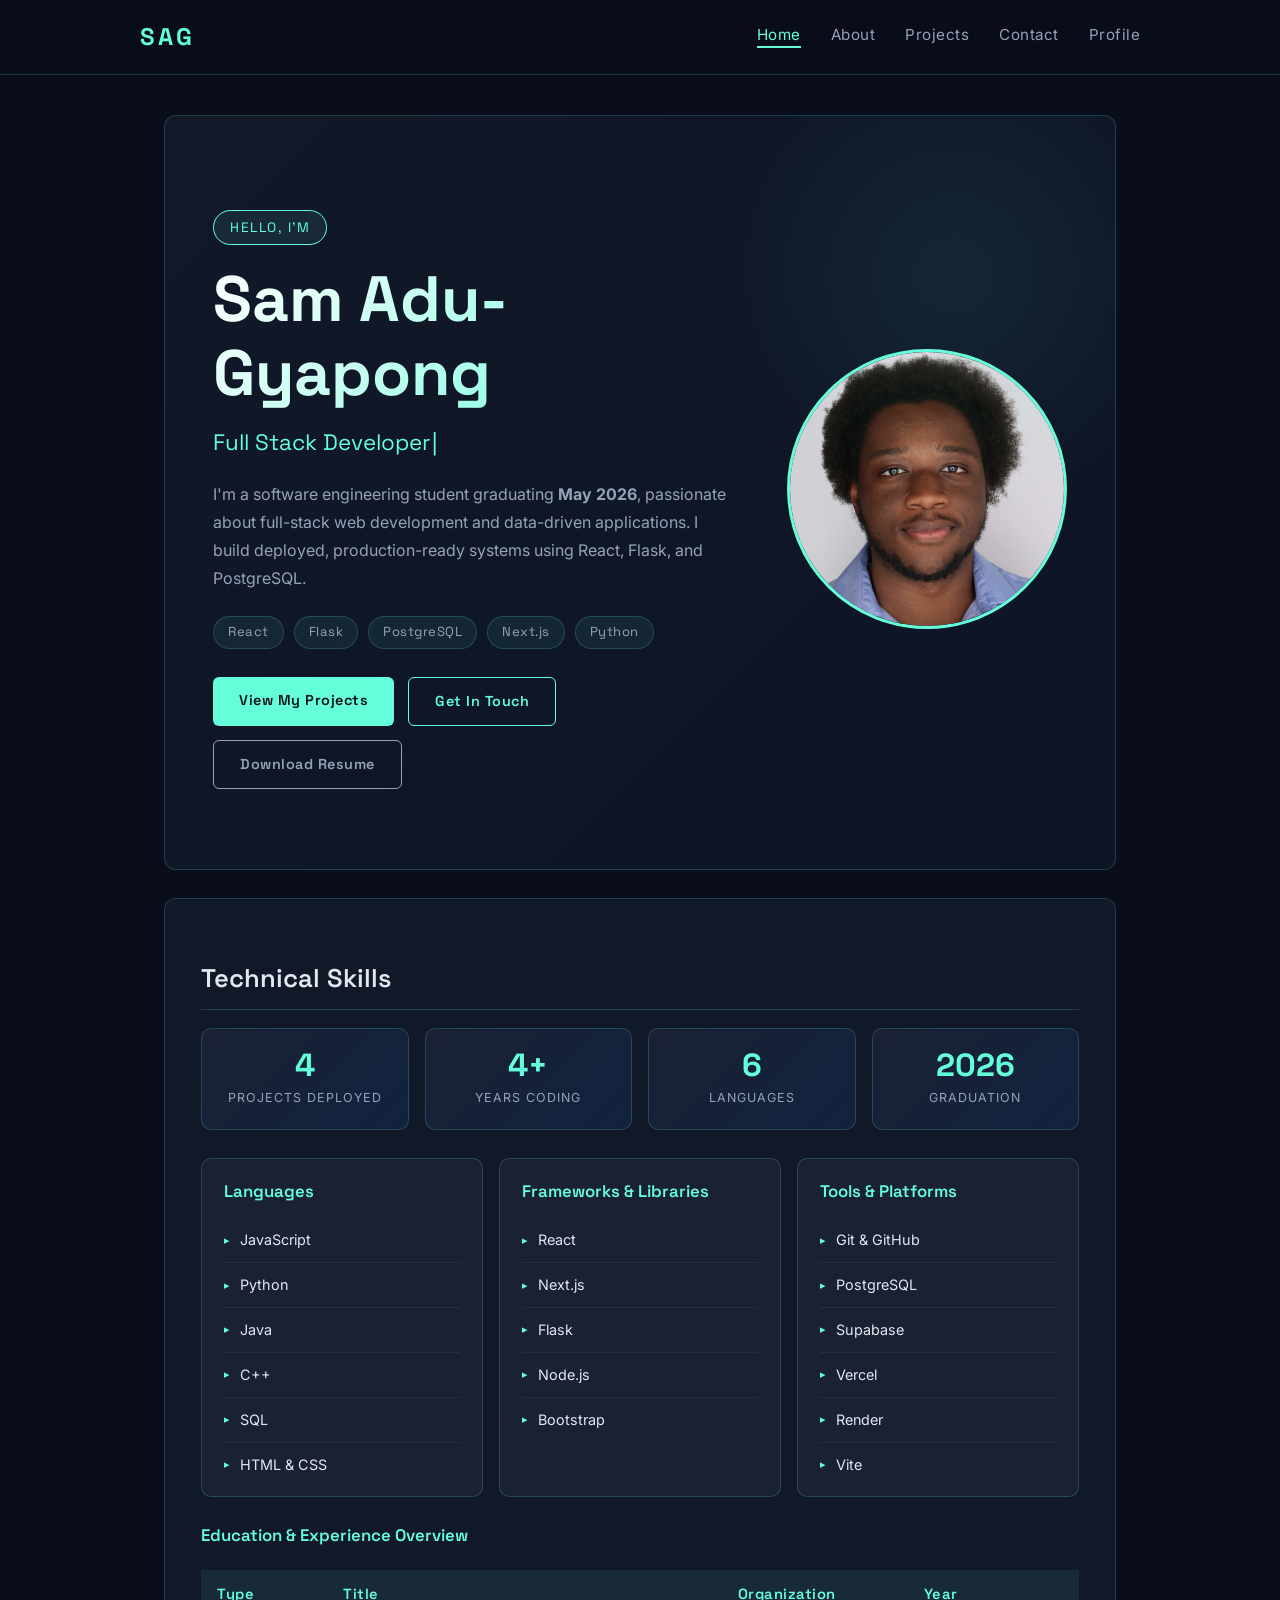
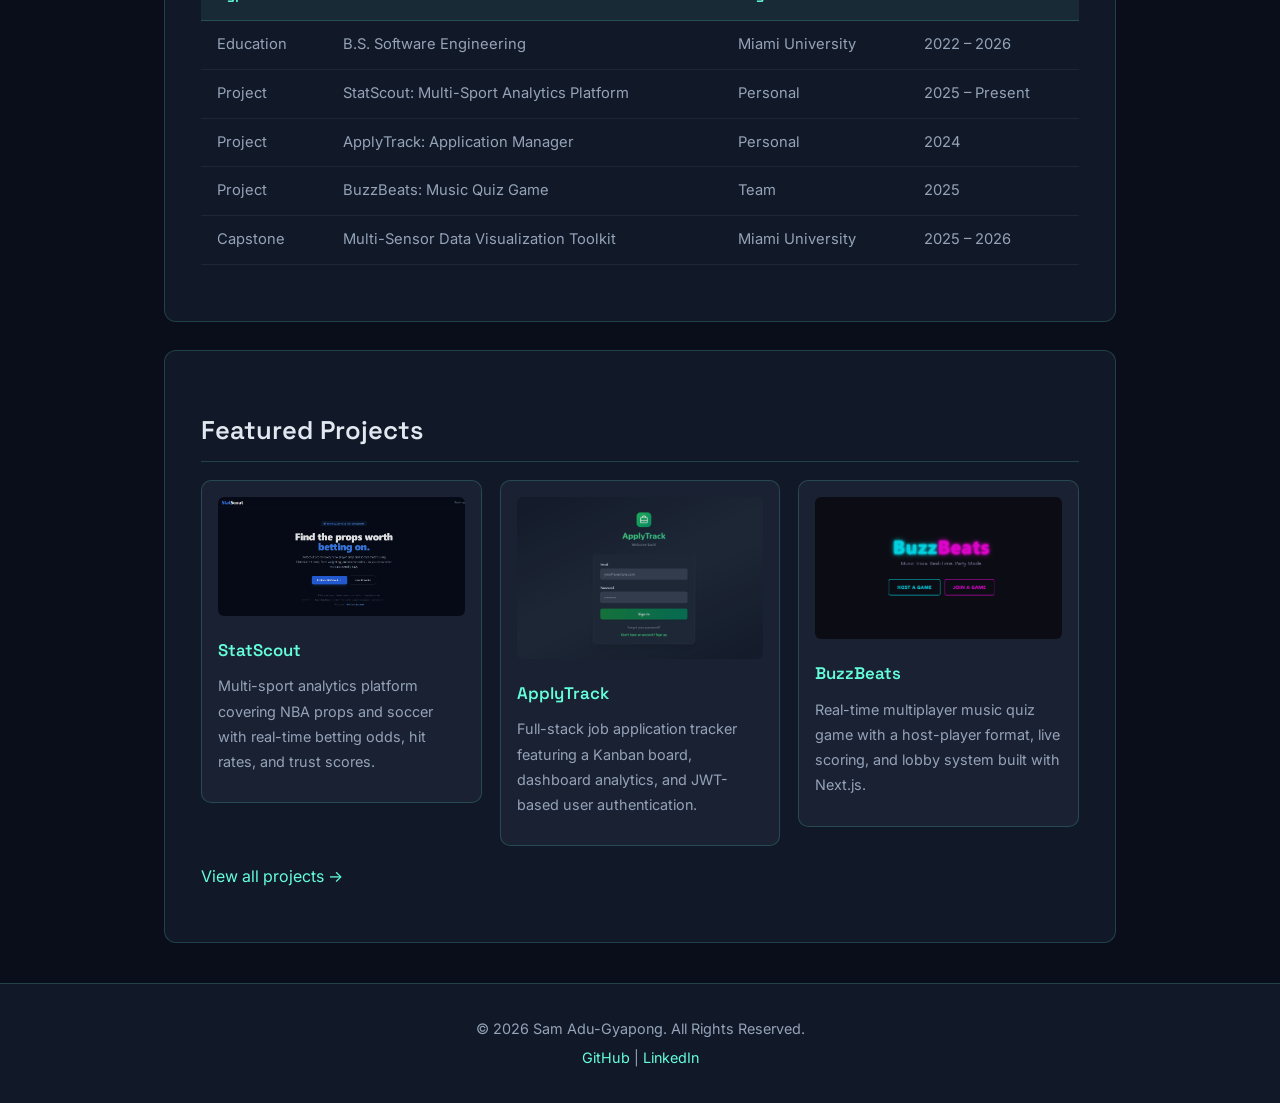
==== index.html @ 7a3e57a7 "Restructure portfolio: About page, stats/skills, project UX improvements - Move About Me to dedicate" ====
<!DOCTYPE html>
<html lang="en">
<head>
    <meta charset="UTF-8">
    <meta name="viewport" content="width=device-width, initial-scale=1.0">
    <meta name="description" content="Sam Adu-Gyapong - Full Stack Software Engineering Student and Developer">
    <title>Sam Adu-Gyapong | Portfolio</title>
    <link rel="preconnect" href="https://fonts.googleapis.com">
    <link rel="preconnect" href="https://fonts.gstatic.com" crossorigin>
    <link href="https://fonts.googleapis.com/css2?family=Space+Grotesk:wght@300;400;600;700&family=Inter:wght@300;400;500&display=swap" rel="stylesheet">
    <link rel="stylesheet" href="styles.css">
</head>
<body>

    <!-- Navigation -->
    <header>
        <nav>
            <div class="logo">SAG</div>
            <ul>
                <li><a href="index.html">Home</a></li>
                <li><a href="about.html">About</a></li>
                <li><a href="projects.html">Projects</a></li>
                <li><a href="contact.html">Contact</a></li>
                <li><a href="materialize.html">Profile</a></li>
            </ul>
        </nav>
    </header>

    <main>

        <!-- Hero Section -->
        <section id="hero">
            <div class="hero-text">
                <p class="hero-greeting">Hello, I'm</p>
                <h1>Sam Adu-Gyapong</h1>
                <!-- id="hero-subtitle" is targeted by the typewriter effect in script.js -->
                <h2 id="hero-subtitle">Full Stack Developer</h2>
                <p>
                    I'm a software engineering student graduating <strong>May 2026</strong>, passionate about
                    full-stack web development and data-driven applications. I build deployed,
                    production-ready systems using React, Flask, and PostgreSQL.
                </p>
                <div class="hero-tech-tags">
                    <span>React</span>
                    <span>Flask</span>
                    <span>PostgreSQL</span>
                    <span>Next.js</span>
                    <span>Python</span>
                </div>
                <div class="hero-links">
                    <a href="projects.html">View My Projects</a>
                    <a href="contact.html">Get In Touch</a>
                    <a href="resume.pdf" download="Sam_AduGyapong_Resume.pdf" class="resume-btn">Download Resume</a>
                </div>
            </div>
            <div class="hero-image">
                <img src="images/profile.jpg" alt="Sam Adu-Gyapong">
            </div>
        </section>

        <!-- Skills Section -->
        <section id="skills">
            <h2>Technical Skills</h2>

            <!-- Stats Row -->
            <div class="stats-row">
                <div class="stat-item">
                    <span class="stat-number">4</span>
                    <span class="stat-label">Projects Deployed</span>
                </div>
                <div class="stat-item">
                    <span class="stat-number">4+</span>
                    <span class="stat-label">Years Coding</span>
                </div>
                <div class="stat-item">
                    <span class="stat-number">6</span>
                    <span class="stat-label">Languages</span>
                </div>
                <div class="stat-item">
                    <span class="stat-number">2026</span>
                    <span class="stat-label">Graduation</span>
                </div>
            </div>

            <!-- Skills Icon Grid -->
            <div class="skills-icon-grid">
                <div class="skill-col">
                    <h3>Languages</h3>
                    <ul class="skill-icon-list">
                        <li>JavaScript</li>
                        <li>Python</li>
                        <li>Java</li>
                        <li>C++</li>
                        <li>SQL</li>
                        <li>HTML &amp; CSS</li>
                    </ul>
                </div>
                <div class="skill-col">
                    <h3>Frameworks &amp; Libraries</h3>
                    <ul class="skill-icon-list">
                        <li>React</li>
                        <li>Next.js</li>
                        <li>Flask</li>
                        <li>Node.js</li>
                        <li>Bootstrap</li>
                    </ul>
                </div>
                <div class="skill-col">
                    <h3>Tools &amp; Platforms</h3>
                    <ul class="skill-icon-list">
                        <li>Git &amp; GitHub</li>
                        <li>PostgreSQL</li>
                        <li>Supabase</li>
                        <li>Vercel</li>
                        <li>Render</li>
                        <li>Vite</li>
                    </ul>
                </div>
            </div>

            <!-- Education Table -->
            <h3>Education &amp; Experience Overview</h3>
            <table>
                <thead>
                    <tr>
                        <th>Type</th>
                        <th>Title</th>
                        <th>Organization</th>
                        <th>Year</th>
                    </tr>
                </thead>
                <tbody>
                    <tr>
                        <td>Education</td>
                        <td>B.S. Software Engineering</td>
                        <td>Miami University</td>
                        <td>2022 &ndash; 2026</td>
                    </tr>
                    <tr>
                        <td>Project</td>
                        <td>StatScout: Multi-Sport Analytics Platform</td>
                        <td>Personal</td>
                        <td>2025 &ndash; Present</td>
                    </tr>
                    <tr>
                        <td>Project</td>
                        <td>ApplyTrack: Application Manager</td>
                        <td>Personal</td>
                        <td>2024</td>
                    </tr>
                    <tr>
                        <td>Project</td>
                        <td>BuzzBeats: Music Quiz Game</td>
                        <td>Team</td>
                        <td>2025</td>
                    </tr>
                    <tr>
                        <td>Capstone</td>
                        <td>Multi-Sensor Data Visualization Toolkit</td>
                        <td>Miami University</td>
                        <td>2025 &ndash; 2026</td>
                    </tr>
                </tbody>
            </table>
        </section>

        <!-- Featured Projects Preview -->
        <section id="featured-projects">
            <h2>Featured Projects</h2>
            <div class="project-preview-grid">

                <a href="projects.html#statscout" class="project-preview-link">
                    <div class="project-preview">
                        <img src="images/statscout.png" alt="StatScout project screenshot">
                        <h3>StatScout</h3>
                        <p>
                            Multi-sport analytics platform covering NBA props and soccer
                            with real-time betting odds, hit rates, and trust scores.
                        </p>
                    </div>
                </a>

                <a href="projects.html#applytrack" class="project-preview-link">
                    <div class="project-preview">
                        <img src="images/applytrack.png" alt="ApplyTrack project screenshot">
                        <h3>ApplyTrack</h3>
                        <p>
                            Full-stack job application tracker featuring a Kanban board,
                            dashboard analytics, and JWT-based user authentication.
                        </p>
                    </div>
                </a>

                <a href="projects.html#buzzbeats" class="project-preview-link">
                    <div class="project-preview">
                        <img src="images/buzzbeats.png" alt="BuzzBeats project screenshot">
                        <h3>BuzzBeats</h3>
                        <p>
                            Real-time multiplayer music quiz game with a host-player format,
                            live scoring, and lobby system built with Next.js.
                        </p>
                    </div>
                </a>

            </div>
            <p><a href="projects.html">View all projects &rarr;</a></p>
        </section>

    </main>

    <!-- Footer -->
    <footer>
        <p>&copy; 2026 Sam Adu-Gyapong. All Rights Reserved.</p>
        <p>
            <a href="https://github.com/SamAduG1" target="_blank">GitHub</a> |
            <a href="https://www.linkedin.com/in/sam-adu-gyapong-6a8b8130a/" target="_blank">LinkedIn</a>
        </p>
    </footer>

    <!-- Back to top button -->
    <button id="back-to-top" title="Back to top">&#8679;</button>

    <script src="script.js"></script>
</body>
</html>
---- styles.css ----
/* ============================================
   styles.css — Sam Adu-Gyapong Portfolio
   IMS222 Project
   ============================================ */


/* ── CSS Variables (Color Palette) ── */
:root {
    --bg-main:       #0a0e1a;
    --bg-section:    #111827;
    --bg-card:       #1a2133;
    --bg-card-hover: #1f2845;
    --accent-cyan:   #64ffda;
    --accent-blue:   #60a5fa;
    --text-primary:  #e2e8f0;
    --text-muted:    #94a3b8;
    --border:        rgba(100, 255, 218, 0.18);
    --shadow:        0 4px 24px rgba(0, 0, 0, 0.4);
}


/* ── Keyframe Animations ── */
@keyframes fadeInUp {
    from {
        opacity: 0;
        transform: translateY(24px);
    }
    to {
        opacity: 1;
        transform: translateY(0);
    }
}

@keyframes pulse-glow {
    0%, 100% { box-shadow: 0 0 0 0 rgba(100, 255, 218, 0.3); }
    50%       { box-shadow: 0 0 0 8px rgba(100, 255, 218, 0); }
}

@keyframes gradient-shift {
    0%   { background-position: 0% 50%; }
    50%  { background-position: 100% 50%; }
    100% { background-position: 0% 50%; }
}


/* ── Body ── */
body {
    font-family: 'Inter', Arial, sans-serif;
    background-color: var(--bg-main);
    color: var(--text-primary);
    margin: 0;
    padding: 0;
    line-height: 1.75;
    overflow-x: hidden; /* prevent horizontal scroll on all screen sizes */
}

*, *::before, *::after {
    box-sizing: border-box;
}


/* ── Header & Navigation ── */
header {
    background-color: rgba(10, 14, 26, 0.92);
    backdrop-filter: blur(10px);
    border-bottom: 1px solid var(--border);
    padding: 16px 30px;
    position: sticky;
    top: 0;
    z-index: 100;
}

nav {
    display: flex;
    justify-content: space-between;
    align-items: center;
    max-width: 1000px;
    margin: 0 auto;
}

.logo {
    color: var(--accent-cyan);
    font-family: 'Space Grotesk', sans-serif;
    font-size: 1.5em;
    font-weight: 700;
    letter-spacing: 3px;
}

nav ul {
    list-style: none;
    margin: 0;
    padding: 0;
    display: flex;
    gap: 30px;
}

nav ul li a {
    color: var(--text-muted);
    text-decoration: none;
    font-size: 0.95em;
    letter-spacing: 0.5px;
    transition: color 0.2s ease;
}

nav ul li a:hover {
    color: var(--accent-cyan);
}


/* ── Main Content Wrapper ── */
main {
    max-width: 1000px;
    margin: 40px auto;
    padding: 0 24px;
}


/* ── Sections ── */
section {
    background-color: var(--bg-section);
    border: 1px solid var(--border);
    border-radius: 12px;
    padding: 36px;
    margin-bottom: 28px;
    animation: fadeInUp 0.5s ease both;
}


/* ── Headings ── */
h1 {
    font-family: 'Space Grotesk', sans-serif;
    font-size: 3.2em;
    font-weight: 700;
    background: linear-gradient(135deg, #ffffff 0%, var(--accent-cyan) 50%, var(--accent-blue) 100%);
    background-size: 200% 200%;
    -webkit-background-clip: text;
    -webkit-text-fill-color: transparent;
    background-clip: text;
    animation: gradient-shift 5s ease infinite;
    margin: 8px 0 12px 0;
    line-height: 1.15;
}

h2 {
    font-family: 'Space Grotesk', sans-serif;
    color: var(--text-primary);
    font-size: 1.6em;
    font-weight: 600;
    border-bottom: 1px solid var(--border);
    padding-bottom: 8px;
    margin-bottom: 18px;
}

h3 {
    font-family: 'Space Grotesk', sans-serif;
    color: var(--accent-cyan);
    font-size: 1.05em;
    font-weight: 600;
    margin-bottom: 8px;
}


/* ── Lists ── */
ul {
    padding-left: 20px;
    margin: 10px 0;
    color: var(--text-muted);
}

ul li {
    margin-bottom: 6px;
    line-height: 1.8;
}

ol {
    padding-left: 20px;
    margin: 10px 0;
    color: var(--text-muted);
}

ol li {
    margin-bottom: 6px;
    line-height: 1.8;
}


/* ── Table ── */
table {
    width: 100%;
    border-collapse: collapse;
    margin: 20px 0;
    font-size: 0.92em;
}

th {
    background-color: rgba(100, 255, 218, 0.08);
    color: var(--accent-cyan);
    padding: 12px 16px;
    text-align: left;
    font-family: 'Space Grotesk', sans-serif;
    font-weight: 600;
    letter-spacing: 0.5px;
    border-bottom: 1px solid var(--border);
}

td {
    padding: 11px 16px;
    border-bottom: 1px solid rgba(255,255,255,0.06);
    color: var(--text-muted);
}

tr:hover td {
    background-color: rgba(100, 255, 218, 0.04);
    color: var(--text-primary);
}


/* ── Aside ── */
aside {
    background-color: rgba(100, 255, 218, 0.04);
    border-left: 4px solid var(--accent-cyan);
    padding: 18px 22px;
    margin: 24px 0;
    border-radius: 0 10px 10px 0;
}

aside h3 {
    margin-top: 0;
    color: var(--accent-cyan);
}

aside p, aside ul, aside li {
    color: var(--text-muted);
}


/* ── Links (general) ── */
a {
    color: var(--accent-cyan);
    text-decoration: none;
    transition: color 0.2s ease;
}

a:hover {
    color: var(--accent-blue);
}


/* ── Footer ── */
footer {
    background-color: var(--bg-section);
    border-top: 1px solid var(--border);
    color: var(--text-muted);
    text-align: center;
    padding: 28px 20px;
    margin-top: 10px;
    font-size: 0.9em;
}

footer p { margin: 4px 0; }

footer a {
    color: var(--accent-cyan);
}

footer a:hover {
    color: var(--accent-blue);
}


/* ── Hero Section ── */
#hero {
    display: flex;
    gap: 40px;
    align-items: center;
    background: linear-gradient(135deg, var(--bg-section) 0%, #0d1526 100%);
    padding: 48px 40px;
}

.hero-text {
    flex: 1;
}

/* The "Hello, I'm" greeting styled as a pill badge */
.hero-greeting {
    display: inline-block;
    background: rgba(100, 255, 218, 0.08);
    border: 1px solid var(--accent-cyan);
    color: var(--accent-cyan);
    padding: 5px 16px;
    border-radius: 999px;
    font-size: 0.85em;
    letter-spacing: 1.5px;
    text-transform: uppercase;
    margin-bottom: 10px;
    font-family: 'Space Grotesk', sans-serif;
}

.hero-text h2 {
    color: var(--text-muted);
    font-size: 1.15em;
    font-weight: 400;
    border: none;
    padding: 0;
    margin: 0 0 16px 0;
}

.hero-text p:not(.hero-greeting) {
    color: var(--text-muted);
    max-width: 520px;
    margin-bottom: 24px;
}

.hero-image img {
    width: 280px;
    height: 280px;
    border-radius: 50%;
    object-fit: cover;
    object-position: center 20%;
    border: 3px solid var(--accent-cyan);
    animation: pulse-glow 3s ease infinite;
}

.hero-links {
    display: flex;
    gap: 14px;
    flex-wrap: wrap;
}

.hero-links a {
    padding: 11px 26px;
    border-radius: 6px;
    font-family: 'Space Grotesk', sans-serif;
    font-weight: 600;
    font-size: 0.9em;
    letter-spacing: 0.5px;
    transition: transform 0.2s ease, box-shadow 0.2s ease;
}

.hero-links a:first-child {
    background-color: var(--accent-cyan);
    color: #0a0e1a;
}

.hero-links a:nth-child(2) {
    background: transparent;
    border: 1px solid var(--accent-cyan);
    color: var(--accent-cyan);
}

.hero-links a.resume-btn {
    background: transparent;
    border: 1px solid var(--text-muted);
    color: var(--text-muted);
}

.hero-links a:hover {
    transform: translateY(-2px);
    box-shadow: 0 6px 20px rgba(100, 255, 218, 0.25);
    color: inherit;
}


/* ── Stats Row ── */
.stats-row {
    display: flex;
    gap: 16px;
    flex-wrap: wrap;
    margin-bottom: 28px;
}

.stat-item {
    flex: 1;
    min-width: 120px;
    background: linear-gradient(135deg, var(--bg-card), #112240);
    border: 1px solid var(--border);
    border-radius: 10px;
    padding: 20px 16px;
    text-align: center;
    transition: border-color 0.2s ease, transform 0.2s ease;
}

.stat-item:hover {
    border-color: var(--accent-cyan);
    transform: translateY(-3px);
}

.stat-item .stat-number {
    display: block;
    color: var(--accent-cyan);
    font-family: 'Space Grotesk', sans-serif;
    font-size: 2em;
    font-weight: 700;
    line-height: 1;
}

.stat-item .stat-label {
    display: block;
    color: var(--text-muted);
    font-size: 0.78em;
    text-transform: uppercase;
    letter-spacing: 1px;
    margin-top: 6px;
}


/* ── Skills Icon Grid ── */
.skills-icon-grid {
    display: flex;
    gap: 16px;
    flex-wrap: wrap;
    margin-bottom: 24px;
}

.skill-col {
    flex: 1;
    min-width: 160px;
    background-color: var(--bg-card);
    border: 1px solid var(--border);
    border-radius: 10px;
    padding: 18px 22px;
    transition: border-color 0.2s ease, transform 0.2s ease;
}

.skill-col:hover {
    border-color: var(--accent-cyan);
    transform: translateY(-3px);
}

.skill-col h3 {
    margin-top: 0;
    margin-bottom: 12px;
}

.skill-icon-list {
    list-style: none;
    padding: 0;
    margin: 0;
}

.skill-icon-list li {
    padding: 9px 0;
    border-bottom: 1px solid rgba(100, 255, 218, 0.08);
    color: var(--text-primary);
    font-size: 0.9em;
    display: flex;
    align-items: center;
    gap: 10px;
    margin-bottom: 0;
}

.skill-icon-list li:last-child {
    border-bottom: none;
    padding-bottom: 0;
}

.skill-icon-list li::before {
    content: '▸';
    color: var(--accent-cyan);
    font-size: 0.75em;
    flex-shrink: 0;
}


/* ── Skills Grid (legacy, kept for backward compat) ── */
.skills-grid {
    display: flex;
    gap: 16px;
    flex-wrap: wrap;
    margin-bottom: 24px;
}

.skill-card {
    background-color: var(--bg-card);
    border: 1px solid var(--border);
    border-radius: 10px;
    padding: 18px 22px;
    flex: 1;
    min-width: 160px;
    transition: border-color 0.2s ease, transform 0.2s ease;
}

.skill-card:hover {
    border-color: var(--accent-cyan);
    transform: translateY(-3px);
}

.skill-card h3 {
    margin-top: 0;
    margin-bottom: 12px;
}


/* ── Project Preview Grid (Home Page) ── */
.project-preview-grid {
    display: flex;
    gap: 18px;
    flex-wrap: wrap;
}

.project-preview {
    flex: 1;
    min-width: 200px;
    background-color: var(--bg-card);
    border: 1px solid var(--border);
    border-radius: 10px;
    padding: 16px;
    transition: border-color 0.2s ease, transform 0.2s ease;
}

.project-preview:hover {
    border-color: var(--accent-cyan);
    transform: translateY(-4px);
}

.project-preview img {
    width: 100%;
    border-radius: 6px;
    margin-bottom: 12px;
    opacity: 0.85;
    transition: opacity 0.2s ease;
}

.project-preview:hover img {
    opacity: 1;
}

.project-preview h3 {
    margin: 0 0 8px 0;
}

.project-preview p {
    color: var(--text-muted);
    font-size: 0.9em;
    margin: 0 0 12px 0;
}


/* ── Project Cards (Projects Page) ── */
article.project-card {
    display: flex;
    gap: 28px;
    margin-bottom: 28px;
    padding: 28px;
    background-color: var(--bg-card);
    border: 1px solid var(--border);
    border-radius: 12px;
    transition: border-color 0.2s ease, transform 0.2s ease;
}

article.project-card:hover {
    border-color: var(--accent-cyan);
    transform: translateY(-3px);
}

.project-image {
    display: flex;
    flex-direction: column;
    align-items: center;
    gap: 12px;
    flex-shrink: 0;
}

.project-image img {
    width: 220px;
    border-radius: 8px;
    object-fit: cover;
    opacity: 0.85;
}

/* Live site button under the project image */
.project-live-link {
    display: block;
    width: 220px;
    text-align: center;
    background-color: var(--accent-cyan);
    color: #0a0e1a;
    padding: 9px 0;
    border-radius: 6px;
    font-family: 'Space Grotesk', sans-serif;
    font-size: 0.85em;
    font-weight: 700;
    letter-spacing: 0.3px;
    transition: transform 0.2s ease, box-shadow 0.2s ease;
}

.project-live-link:hover {
    transform: translateY(-2px);
    box-shadow: 0 4px 14px rgba(100, 255, 218, 0.3);
    color: #0a0e1a;
}

.project-tech {
    color: var(--accent-cyan);
    font-style: italic;
    font-size: 0.85em;
    margin-bottom: 12px;
    opacity: 0.8;
}

.project-details p {
    color: var(--text-muted);
}

.project-links {
    margin-top: 18px;
    display: flex;
    gap: 10px;
}

.project-links a {
    padding: 8px 20px;
    border-radius: 6px;
    font-size: 0.88em;
    font-family: 'Space Grotesk', sans-serif;
    font-weight: 600;
    transition: transform 0.2s ease, box-shadow 0.2s ease;
}

.project-link-primary {
    background-color: var(--accent-cyan);
    color: #0a0e1a;
}

.project-link-secondary {
    border: 1px solid var(--border);
    color: var(--text-muted);
}

.project-links a:hover {
    transform: translateY(-2px);
    box-shadow: 0 4px 14px rgba(100, 255, 218, 0.2);
    color: inherit;
}


/* ── Clickable project preview card ── */
a.project-preview-link {
    display: block;
    text-decoration: none;
    color: inherit;
    flex: 1;
    min-width: 200px;
}


/* ── Contact Page ── */
#contact-content {
    display: flex;
    gap: 32px;
}

#contact-form {
    flex: 2;
}

#contact-info {
    flex: 1;
}

.form-group {
    margin-bottom: 18px;
}

.form-group label {
    display: block;
    font-family: 'Space Grotesk', sans-serif;
    font-weight: 600;
    font-size: 0.9em;
    color: var(--text-primary);
    margin-bottom: 6px;
    letter-spacing: 0.3px;
}

.form-group input,
.form-group textarea {
    width: 100%;
    padding: 11px 14px;
    background-color: var(--bg-card);
    border: 1px solid var(--border);
    border-radius: 7px;
    color: var(--text-primary);
    font-size: 0.95em;
    font-family: 'Inter', sans-serif;
    box-sizing: border-box;
    transition: border-color 0.2s ease, box-shadow 0.2s ease;
}

.form-group input:focus,
.form-group textarea:focus {
    outline: none;
    border-color: var(--accent-cyan);
    box-shadow: 0 0 0 3px rgba(100, 255, 218, 0.1);
}

.form-group input::placeholder,
.form-group textarea::placeholder {
    color: var(--text-muted);
    opacity: 0.6;
}

button[type="submit"] {
    background-color: var(--accent-cyan);
    color: #0a0e1a;
    border: none;
    padding: 12px 32px;
    border-radius: 7px;
    cursor: pointer;
    font-family: 'Space Grotesk', sans-serif;
    font-size: 0.95em;
    font-weight: 700;
    letter-spacing: 0.5px;
    transition: transform 0.2s ease, box-shadow 0.2s ease;
}

button[type="submit"]:hover {
    transform: translateY(-2px);
    box-shadow: 0 6px 20px rgba(100, 255, 218, 0.3);
}

.contact-item {
    margin-bottom: 22px;
}

.contact-item p {
    color: var(--text-muted);
    margin: 4px 0;
}

/* ── Page Header Sections ── */
#page-header h1 {
    font-size: 2.6em;
}

#page-header p {
    color: var(--text-muted);
    max-width: 700px;
}

/* ── Contact Page ── */
#contact-page h1 {
    font-size: 2.6em;
    margin-bottom: 6px;
}

.contact-intro {
    color: var(--text-muted);
    max-width: 600px;
    margin-bottom: 28px;
    font-size: 1em;
}


/* ── Active nav link ── */
nav ul li a.active {
    color: var(--accent-cyan);
    border-bottom: 2px solid var(--accent-cyan);
    padding-bottom: 2px;
}


/* ── Hero layout ── */
#hero {
    display: flex;
    gap: 48px;
    align-items: center;
    padding: 80px 48px;
    position: relative;
    overflow: hidden;
}

/* Decorative radial glow behind the name */
#hero::before {
    content: '';
    position: absolute;
    top: -80px;
    right: -80px;
    width: 480px;
    height: 480px;
    background: radial-gradient(circle, rgba(100, 255, 218, 0.07) 0%, transparent 70%);
    pointer-events: none;
}

#hero h1 {
    font-size: 4em;
}

#hero #hero-subtitle {
    color: var(--accent-cyan);
    font-size: 1.4em;
    font-weight: 400;
    border: none;
    padding: 0;
    margin: 0 0 18px 0;
    min-height: 1.6em; /* prevents layout jump during typewriter */
}

/* Typewriter cursor */
#hero #hero-subtitle::after {
    content: '|';
    animation: blink 0.75s step-end infinite;
    color: var(--accent-cyan);
    margin-left: 2px;
}

@keyframes blink {
    0%, 100% { opacity: 1; }
    50%       { opacity: 0; }
}

/* Tech stack pill tags below the hero description */
.hero-tech-tags {
    display: flex;
    gap: 10px;
    flex-wrap: wrap;
    margin-bottom: 28px;
}

.hero-tech-tags span {
    background: rgba(100, 255, 218, 0.07);
    border: 1px solid var(--border);
    color: var(--text-muted);
    padding: 4px 14px;
    border-radius: 999px;
    font-size: 0.82em;
    font-family: 'Space Grotesk', sans-serif;
    letter-spacing: 0.5px;
}


/* ── Scroll reveal animations ── */
.reveal {
    opacity: 0;
    transform: translateY(20px);
    transition: opacity 0.55s ease, transform 0.55s ease;
}

.reveal.visible {
    opacity: 1;
    transform: translateY(0);
}


/* ── Back to top button ── */
#back-to-top {
    position: fixed;
    bottom: 32px;
    right: 32px;
    background-color: var(--accent-cyan);
    color: #0a0e1a;
    border: none;
    width: 44px;
    height: 44px;
    border-radius: 50%;
    font-size: 1.5em;
    cursor: pointer;
    display: none;
    align-items: center;
    justify-content: center;
    box-shadow: 0 4px 16px rgba(100, 255, 218, 0.3);
    transition: transform 0.2s ease, box-shadow 0.2s ease;
    z-index: 999;
}

#back-to-top.show {
    display: flex;
}

#back-to-top:hover {
    transform: translateY(-3px);
    box-shadow: 0 6px 22px rgba(100, 255, 218, 0.45);
}


/* ── Contact form success message ── */
#form-success {
    display: none;
    margin-top: 16px;
    padding: 14px 18px;
    background: rgba(100, 255, 218, 0.08);
    border: 1px solid var(--accent-cyan);
    border-radius: 8px;
    color: var(--accent-cyan);
    font-family: 'Space Grotesk', sans-serif;
    font-size: 0.95em;
}


/* ============================================
   RESPONSIVE — Tablet (max 768px)
   ============================================ */
@media (max-width: 768px) {

    /* Nav: tighten spacing */
    header {
        padding: 14px 20px;
    }

    nav ul {
        gap: 16px;
    }

    .logo {
        font-size: 1.2em;
    }

    /* Main padding */
    main {
        margin: 20px auto;
        padding: 0 16px;
    }

    section {
        padding: 24px 20px;
    }

    /* Hero: stack vertically */
    #hero {
        flex-direction: column-reverse;
        text-align: center;
        padding: 48px 24px;
        gap: 28px;
    }

    #hero h1 {
        font-size: 2.6em;
    }

    #hero #hero-subtitle {
        font-size: 1.1em;
    }

    .hero-text p:not(.hero-greeting) {
        max-width: 100%;
    }

    .hero-links {
        justify-content: center;
    }

    .hero-tech-tags {
        justify-content: center;
    }

    .hero-image img {
        width: 160px;
        height: 160px;
    }

    /* Stats row: two columns on tablet */
    .stats-row {
        gap: 12px;
    }

    .stat-item {
        min-width: calc(50% - 8px);
    }

    /* Skills grids: single column, full width */
    .skills-grid,
    .skills-icon-grid {
        flex-direction: column;
    }

    .skill-card,
    .skill-col {
        min-width: 0;
        width: 100%;
    }

    /* Project previews: single column */
    .project-preview-grid {
        flex-direction: column;
    }

    .project-preview {
        min-width: 0;
        width: 100%;
    }

    /* Project cards: stack image above details */
    article.project-card {
        flex-direction: column;
    }

    .project-image {
        width: 100%;
    }

    .project-image img {
        width: 100%;
        max-height: 220px;
        object-fit: cover;
    }

    .project-live-link {
        width: 100%;
    }

    /* Contact: stack form above info */
    #contact-content {
        flex-direction: column;
    }

    /* Tables: scroll horizontally instead of overflowing */
    table {
        display: block;
        overflow-x: auto;
        white-space: nowrap;
    }
}


/* ============================================
   RESPONSIVE — Mobile (max 480px)
   ============================================ */
@media (max-width: 480px) {

    /* Nav: smaller links */
    nav ul {
        gap: 12px;
    }

    nav ul li a {
        font-size: 0.85em;
    }

    /* Hero */
    #hero h1 {
        font-size: 2em;
    }

    .hero-links {
        flex-direction: column;
        align-items: center;
    }

    .hero-links a {
        width: 100%;
        text-align: center;
    }

    /* Skills and project previews already single column from 768px breakpoint */

    /* Section headings */
    h1 {
        font-size: 1.8em;
    }

    h2 {
        font-size: 1.3em;
    }

    /* Back to top: smaller, closer to edge */
    #back-to-top {
        bottom: 20px;
        right: 20px;
        width: 38px;
        height: 38px;
        font-size: 1.2em;
    }
}
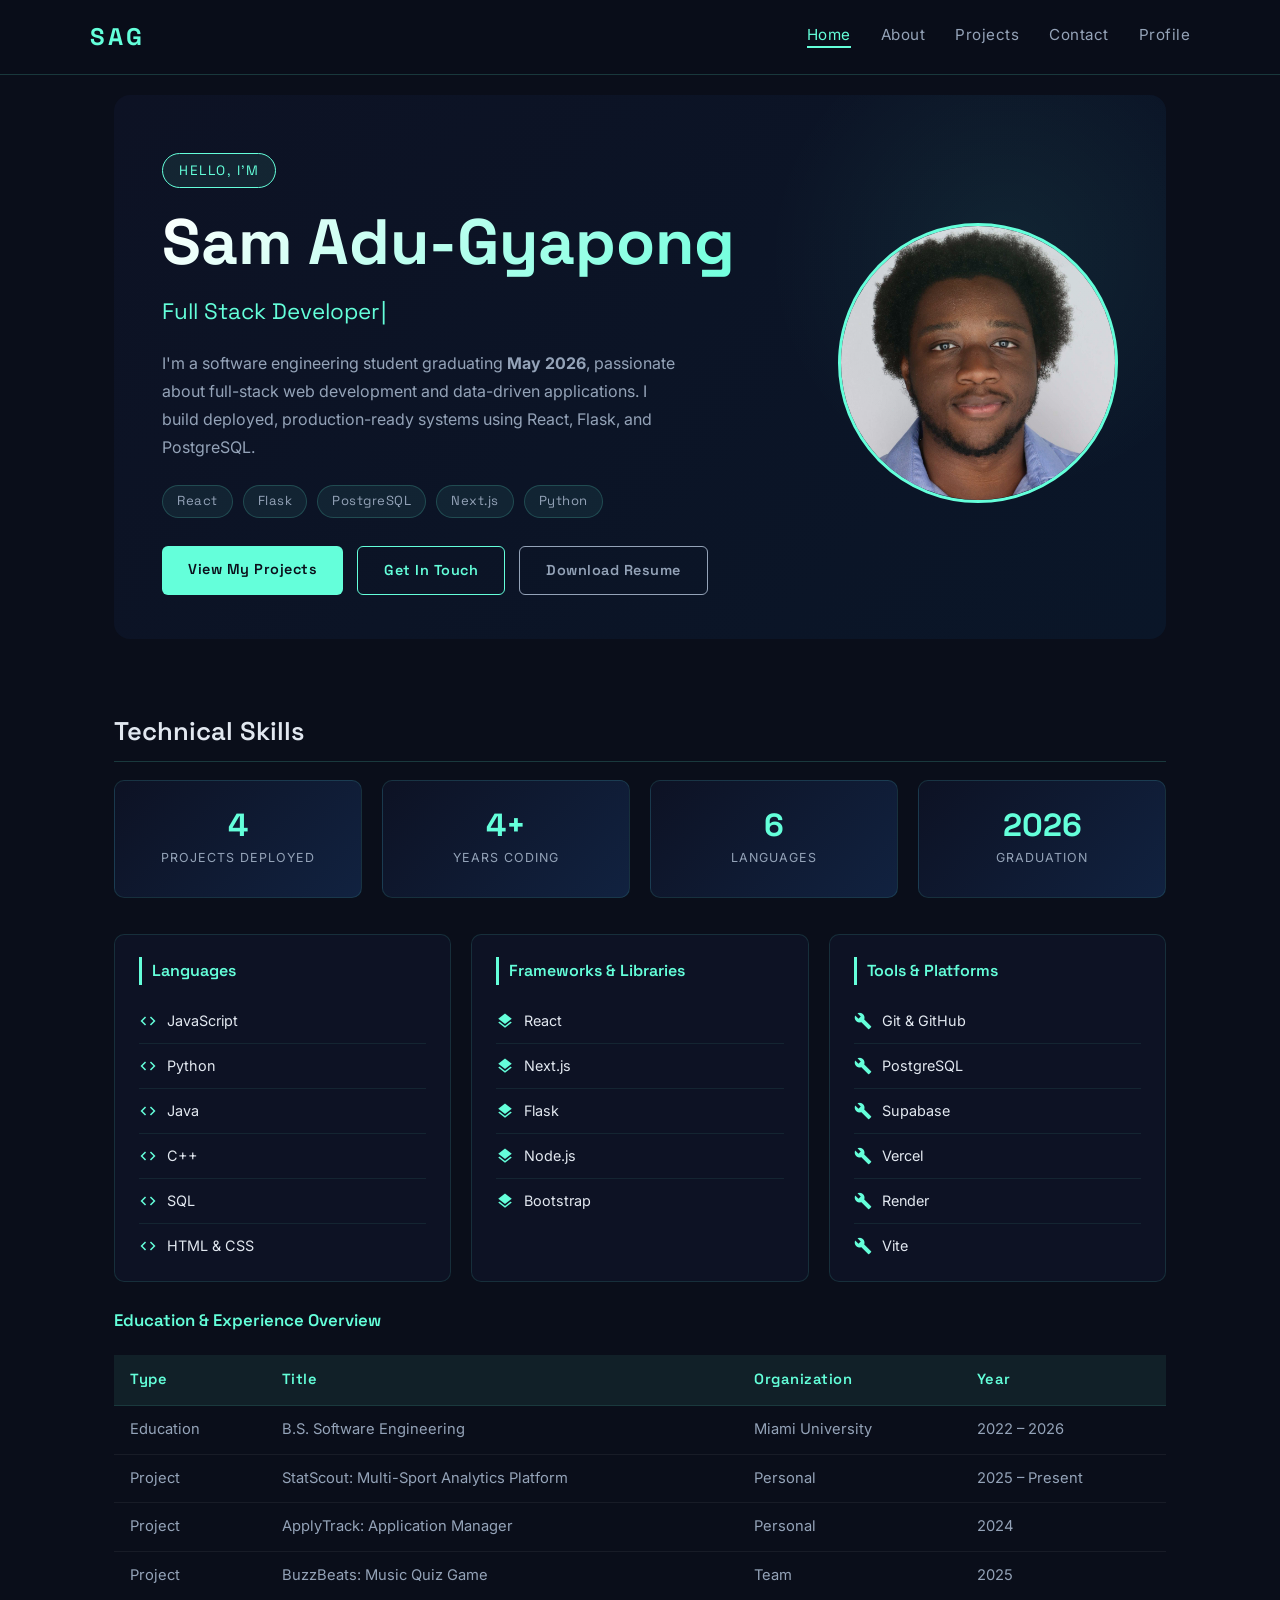
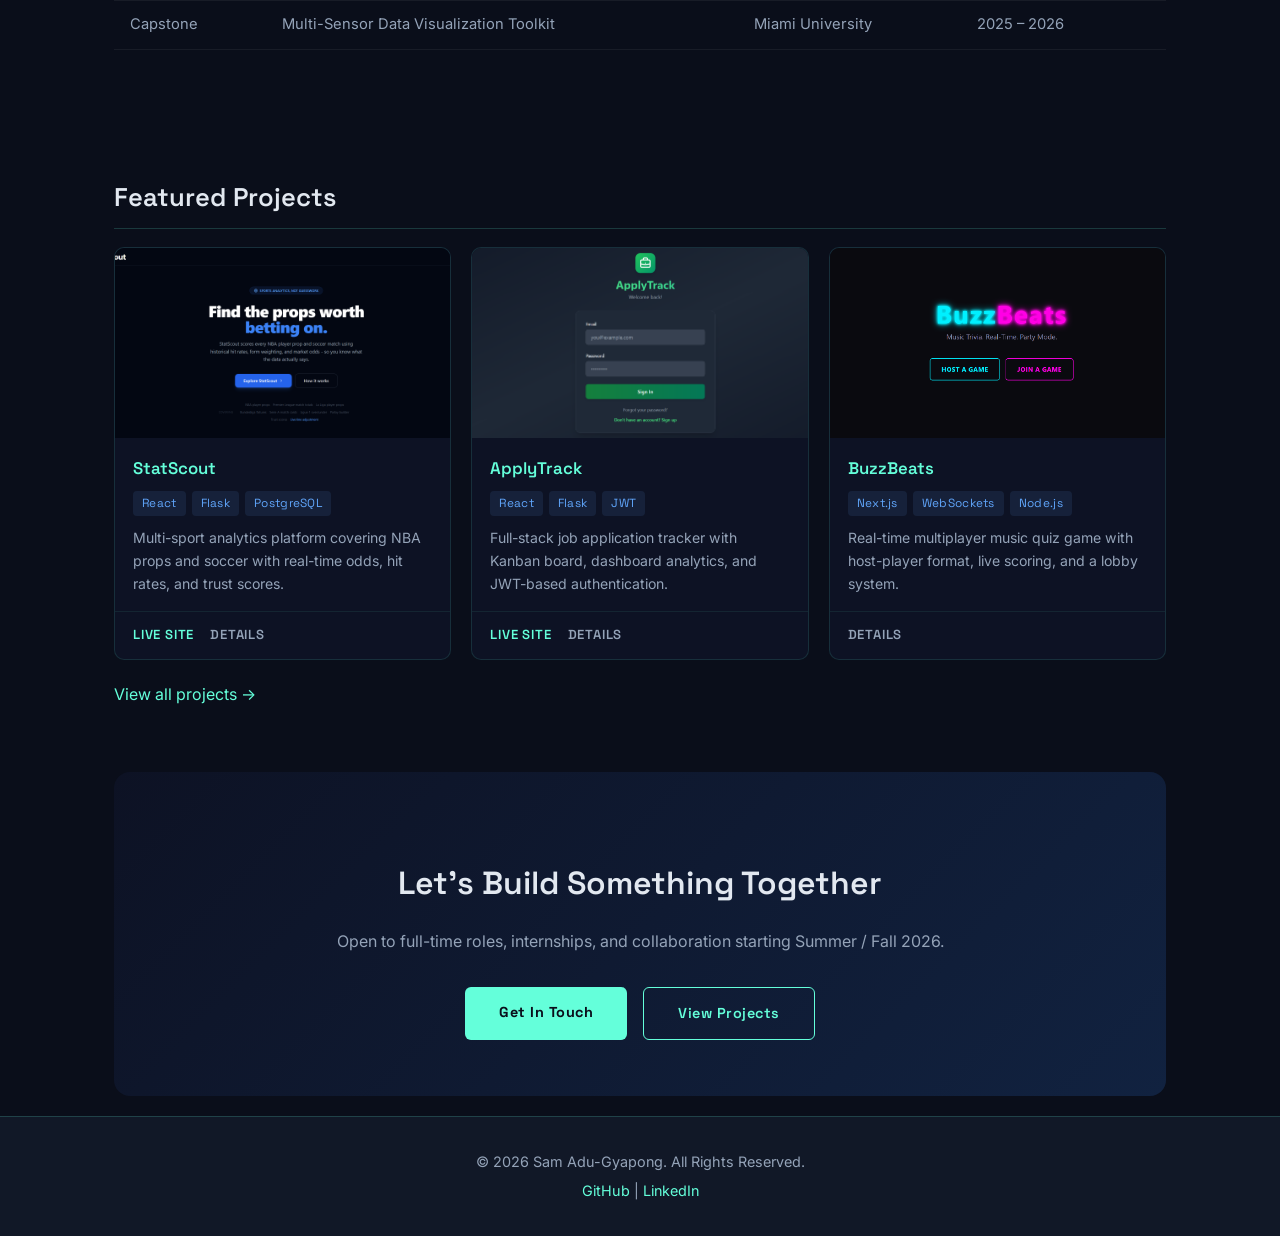
==== commit 03055fb1: "Add Material Icons, redesign project cards, fix spacing, add CTA" ====
--- a/index.html
+++ b/index.html
@@ -8,6 +8,7 @@
     <link rel="preconnect" href="https://fonts.googleapis.com">
     <link rel="preconnect" href="https://fonts.gstatic.com" crossorigin>
     <link href="https://fonts.googleapis.com/css2?family=Space+Grotesk:wght@300;400;600;700&family=Inter:wght@300;400;500&display=swap" rel="stylesheet">
+    <link href="https://fonts.googleapis.com/icon?family=Material+Icons" rel="stylesheet">
     <link rel="stylesheet" href="styles.css">
 </head>
 <body>
@@ -87,33 +88,33 @@
                 <div class="skill-col">
                     <h3>Languages</h3>
                     <ul class="skill-icon-list">
-                        <li>JavaScript</li>
-                        <li>Python</li>
-                        <li>Java</li>
-                        <li>C++</li>
-                        <li>SQL</li>
-                        <li>HTML &amp; CSS</li>
+                        <li><i class="material-icons">code</i>JavaScript</li>
+                        <li><i class="material-icons">code</i>Python</li>
+                        <li><i class="material-icons">code</i>Java</li>
+                        <li><i class="material-icons">code</i>C++</li>
+                        <li><i class="material-icons">code</i>SQL</li>
+                        <li><i class="material-icons">code</i>HTML &amp; CSS</li>
                     </ul>
                 </div>
                 <div class="skill-col">
                     <h3>Frameworks &amp; Libraries</h3>
                     <ul class="skill-icon-list">
-                        <li>React</li>
-                        <li>Next.js</li>
-                        <li>Flask</li>
-                        <li>Node.js</li>
-                        <li>Bootstrap</li>
+                        <li><i class="material-icons">layers</i>React</li>
+                        <li><i class="material-icons">layers</i>Next.js</li>
+                        <li><i class="material-icons">layers</i>Flask</li>
+                        <li><i class="material-icons">layers</i>Node.js</li>
+                        <li><i class="material-icons">layers</i>Bootstrap</li>
                     </ul>
                 </div>
                 <div class="skill-col">
                     <h3>Tools &amp; Platforms</h3>
                     <ul class="skill-icon-list">
-                        <li>Git &amp; GitHub</li>
-                        <li>PostgreSQL</li>
-                        <li>Supabase</li>
-                        <li>Vercel</li>
-                        <li>Render</li>
-                        <li>Vite</li>
+                        <li><i class="material-icons">build</i>Git &amp; GitHub</li>
+                        <li><i class="material-icons">build</i>PostgreSQL</li>
+                        <li><i class="material-icons">build</i>Supabase</li>
+                        <li><i class="material-icons">build</i>Vercel</li>
+                        <li><i class="material-icons">build</i>Render</li>
+                        <li><i class="material-icons">build</i>Vite</li>
                     </ul>
                 </div>
             </div>
@@ -169,41 +170,74 @@
             <h2>Featured Projects</h2>
             <div class="project-preview-grid">
 
-                <a href="projects.html#statscout" class="project-preview-link">
-                    <div class="project-preview">
+                <div class="project-preview" data-href="projects.html#statscout">
+                    <div class="project-preview-image">
                         <img src="images/statscout.png" alt="StatScout project screenshot">
+                    </div>
+                    <div class="project-preview-content">
                         <h3>StatScout</h3>
-                        <p>
-                            Multi-sport analytics platform covering NBA props and soccer
-                            with real-time betting odds, hit rates, and trust scores.
-                        </p>
-                    </div>
-                </a>
-
-                <a href="projects.html#applytrack" class="project-preview-link">
-                    <div class="project-preview">
+                        <div class="project-tech-badges">
+                            <span class="project-tech-badge">React</span>
+                            <span class="project-tech-badge">Flask</span>
+                            <span class="project-tech-badge">PostgreSQL</span>
+                        </div>
+                        <p>Multi-sport analytics platform covering NBA props and soccer with real-time odds, hit rates, and trust scores.</p>
+                    </div>
+                    <div class="project-preview-action">
+                        <a href="https://statscout.vercel.app/" target="_blank">Live Site</a>
+                        <a href="projects.html#statscout">Details</a>
+                    </div>
+                </div>
+
+                <div class="project-preview" data-href="projects.html#applytrack">
+                    <div class="project-preview-image">
                         <img src="images/applytrack.png" alt="ApplyTrack project screenshot">
+                    </div>
+                    <div class="project-preview-content">
                         <h3>ApplyTrack</h3>
-                        <p>
-                            Full-stack job application tracker featuring a Kanban board,
-                            dashboard analytics, and JWT-based user authentication.
-                        </p>
-                    </div>
-                </a>
-
-                <a href="projects.html#buzzbeats" class="project-preview-link">
-                    <div class="project-preview">
+                        <div class="project-tech-badges">
+                            <span class="project-tech-badge">React</span>
+                            <span class="project-tech-badge">Flask</span>
+                            <span class="project-tech-badge">JWT</span>
+                        </div>
+                        <p>Full-stack job application tracker with Kanban board, dashboard analytics, and JWT-based authentication.</p>
+                    </div>
+                    <div class="project-preview-action">
+                        <a href="https://job-tracker-three-ochre.vercel.app/" target="_blank">Live Site</a>
+                        <a href="projects.html#applytrack">Details</a>
+                    </div>
+                </div>
+
+                <div class="project-preview" data-href="projects.html#buzzbeats">
+                    <div class="project-preview-image">
                         <img src="images/buzzbeats.png" alt="BuzzBeats project screenshot">
+                    </div>
+                    <div class="project-preview-content">
                         <h3>BuzzBeats</h3>
-                        <p>
-                            Real-time multiplayer music quiz game with a host-player format,
-                            live scoring, and lobby system built with Next.js.
-                        </p>
-                    </div>
-                </a>
+                        <div class="project-tech-badges">
+                            <span class="project-tech-badge">Next.js</span>
+                            <span class="project-tech-badge">WebSockets</span>
+                            <span class="project-tech-badge">Node.js</span>
+                        </div>
+                        <p>Real-time multiplayer music quiz game with host-player format, live scoring, and a lobby system.</p>
+                    </div>
+                    <div class="project-preview-action">
+                        <a href="projects.html#buzzbeats">Details</a>
+                    </div>
+                </div>
 
             </div>
             <p><a href="projects.html">View all projects &rarr;</a></p>
+        </section>
+
+        <!-- CTA Section -->
+        <section id="cta">
+            <h2>Let's Build Something Together</h2>
+            <p>Open to full-time roles, internships, and collaboration starting Summer / Fall 2026.</p>
+            <div class="cta-links">
+                <a href="contact.html" class="cta-btn-filled">Get In Touch</a>
+                <a href="projects.html" class="cta-btn-outline">View Projects</a>
+            </div>
         </section>
 
     </main>
--- a/styles.css
+++ b/styles.css
@@ -74,7 +74,7 @@
     display: flex;
     justify-content: space-between;
     align-items: center;
-    max-width: 1000px;
+    max-width: 1100px;
     margin: 0 auto;
 }
 
@@ -109,19 +109,19 @@
 
 /* ── Main Content Wrapper ── */
 main {
-    max-width: 1000px;
-    margin: 40px auto;
+    max-width: 1100px;
+    margin: 20px auto;
     padding: 0 24px;
 }
 
 
 /* ── Sections ── */
 section {
-    background-color: var(--bg-section);
-    border: 1px solid var(--border);
+    background-color: transparent;
+    border: none;
     border-radius: 12px;
-    padding: 36px;
-    margin-bottom: 28px;
+    padding: 36px 0;
+    margin-bottom: 12px;
     animation: fadeInUp 0.5s ease both;
 }
 
@@ -268,14 +268,7 @@
 }
 
 
-/* ── Hero Section ── */
-#hero {
-    display: flex;
-    gap: 40px;
-    align-items: center;
-    background: linear-gradient(135deg, var(--bg-section) 0%, #0d1526 100%);
-    padding: 48px 40px;
-}
+/* ── Hero Section (base — overridden by #hero layout block below) ── */
 
 .hero-text {
     flex: 1;
@@ -364,18 +357,18 @@
 /* ── Stats Row ── */
 .stats-row {
     display: flex;
-    gap: 16px;
+    gap: 20px;
     flex-wrap: wrap;
-    margin-bottom: 28px;
+    margin-bottom: 36px;
 }
 
 .stat-item {
     flex: 1;
     min-width: 120px;
-    background: linear-gradient(135deg, var(--bg-card), #112240);
-    border: 1px solid var(--border);
+    background: linear-gradient(135deg, #0d1224 0%, #112240 100%);
+    border: 1px solid rgba(100, 255, 218, 0.12);
     border-radius: 10px;
-    padding: 20px 16px;
+    padding: 28px 20px;
     text-align: center;
     transition: border-color 0.2s ease, transform 0.2s ease;
 }
@@ -407,7 +400,7 @@
 /* ── Skills Icon Grid ── */
 .skills-icon-grid {
     display: flex;
-    gap: 16px;
+    gap: 20px;
     flex-wrap: wrap;
     margin-bottom: 24px;
 }
@@ -415,21 +408,24 @@
 .skill-col {
     flex: 1;
     min-width: 160px;
-    background-color: var(--bg-card);
-    border: 1px solid var(--border);
+    background-color: #0d1224;
+    border: 1px solid rgba(100, 255, 218, 0.12);
     border-radius: 10px;
-    padding: 18px 22px;
+    padding: 22px 24px;
     transition: border-color 0.2s ease, transform 0.2s ease;
 }
 
 .skill-col:hover {
-    border-color: var(--accent-cyan);
+    border-color: rgba(100, 255, 218, 0.35);
     transform: translateY(-3px);
 }
 
 .skill-col h3 {
     margin-top: 0;
-    margin-bottom: 12px;
+    margin-bottom: 14px;
+    border-left: 3px solid var(--accent-cyan);
+    padding-left: 10px;
+    font-size: 1em;
 }
 
 .skill-icon-list {
@@ -455,10 +451,14 @@
 }
 
 .skill-icon-list li::before {
-    content: '▸';
-    color: var(--accent-cyan);
-    font-size: 0.75em;
+    content: none;
+}
+
+.skill-icon-list li i.material-icons {
+    color: var(--accent-cyan);
+    font-size: 18px;
     flex-shrink: 0;
+    vertical-align: middle;
 }
 
 
@@ -494,45 +494,99 @@
 /* ── Project Preview Grid (Home Page) ── */
 .project-preview-grid {
     display: flex;
-    gap: 18px;
+    gap: 20px;
     flex-wrap: wrap;
+    margin-bottom: 20px;
 }
 
 .project-preview {
     flex: 1;
-    min-width: 200px;
-    background-color: var(--bg-card);
-    border: 1px solid var(--border);
+    min-width: 220px;
+    background-color: #0d1224;
+    border: 1px solid rgba(100, 255, 218, 0.12);
     border-radius: 10px;
-    padding: 16px;
-    transition: border-color 0.2s ease, transform 0.2s ease;
+    overflow: hidden;
+    display: flex;
+    flex-direction: column;
+    cursor: pointer;
+    transition: border-color 0.25s ease, transform 0.25s ease, box-shadow 0.25s ease;
 }
 
 .project-preview:hover {
     border-color: var(--accent-cyan);
-    transform: translateY(-4px);
-}
-
-.project-preview img {
+    transform: translateY(-5px);
+    box-shadow: 0 12px 36px rgba(0, 0, 0, 0.4);
+}
+
+.project-preview-image img {
     width: 100%;
-    border-radius: 6px;
-    margin-bottom: 12px;
-    opacity: 0.85;
-    transition: opacity 0.2s ease;
-}
-
-.project-preview:hover img {
-    opacity: 1;
-}
-
-.project-preview h3 {
+    height: 190px;
+    object-fit: cover;
+    display: block;
+    transition: opacity 0.25s ease;
+}
+
+.project-preview:hover .project-preview-image img {
+    opacity: 0.9;
+}
+
+.project-preview-content {
+    padding: 16px 18px;
+    flex: 1;
+}
+
+.project-preview-content h3 {
     margin: 0 0 8px 0;
-}
-
-.project-preview p {
-    color: var(--text-muted);
-    font-size: 0.9em;
-    margin: 0 0 12px 0;
+    font-size: 1.05em;
+}
+
+.project-preview-content p {
+    color: var(--text-muted);
+    font-size: 0.88em;
+    margin: 0;
+    line-height: 1.65;
+}
+
+.project-tech-badges {
+    display: flex;
+    flex-wrap: wrap;
+    gap: 6px;
+    margin-bottom: 10px;
+}
+
+.project-tech-badge {
+    background: rgba(96, 165, 250, 0.1);
+    color: var(--accent-blue);
+    border-radius: 4px;
+    padding: 2px 9px;
+    font-size: 0.74em;
+    font-family: 'Space Grotesk', sans-serif;
+    letter-spacing: 0.3px;
+}
+
+.project-preview-action {
+    padding: 12px 18px;
+    border-top: 1px solid rgba(100, 255, 218, 0.08);
+    display: flex;
+    gap: 16px;
+}
+
+.project-preview-action a {
+    font-size: 0.82em;
+    font-family: 'Space Grotesk', sans-serif;
+    font-weight: 600;
+    text-transform: uppercase;
+    letter-spacing: 0.8px;
+    color: var(--accent-cyan);
+    transition: color 0.2s ease;
+}
+
+.project-preview-action a:last-child {
+    color: var(--text-muted);
+}
+
+.project-preview-action a:hover {
+    color: var(--accent-cyan) !important;
 }
 
 
@@ -540,10 +594,10 @@
 article.project-card {
     display: flex;
     gap: 28px;
-    margin-bottom: 28px;
+    margin-bottom: 20px;
     padding: 28px;
-    background-color: var(--bg-card);
-    border: 1px solid var(--border);
+    background-color: #0d1224;
+    border: 1px solid rgba(100, 255, 218, 0.12);
     border-radius: 12px;
     transition: border-color 0.2s ease, transform 0.2s ease;
 }
@@ -641,6 +695,73 @@
     color: inherit;
     flex: 1;
     min-width: 200px;
+}
+
+
+/* ── CTA Section ── */
+#cta {
+    text-align: center;
+    padding: 56px 48px;
+    background: linear-gradient(135deg, #0d1224 0%, #112240 100%);
+    border-radius: 16px;
+    margin-top: 8px;
+}
+
+#cta h2 {
+    border: none;
+    padding: 0;
+    font-size: 2em;
+    margin-bottom: 12px;
+}
+
+#cta > p {
+    color: var(--text-muted);
+    margin-bottom: 32px;
+    font-size: 1em;
+}
+
+.cta-links {
+    display: flex;
+    gap: 16px;
+    justify-content: center;
+    flex-wrap: wrap;
+}
+
+.cta-btn-filled {
+    background-color: var(--accent-cyan);
+    color: #0a0e1a;
+    padding: 13px 34px;
+    border-radius: 6px;
+    font-family: 'Space Grotesk', sans-serif;
+    font-weight: 700;
+    font-size: 0.9em;
+    letter-spacing: 0.5px;
+    transition: transform 0.2s ease, box-shadow 0.2s ease;
+}
+
+.cta-btn-filled:hover {
+    transform: translateY(-2px);
+    box-shadow: 0 6px 20px rgba(100, 255, 218, 0.3);
+    color: #0a0e1a;
+}
+
+.cta-btn-outline {
+    background: transparent;
+    border: 1px solid var(--accent-cyan);
+    color: var(--accent-cyan);
+    padding: 13px 34px;
+    border-radius: 6px;
+    font-family: 'Space Grotesk', sans-serif;
+    font-weight: 600;
+    font-size: 0.9em;
+    letter-spacing: 0.5px;
+    transition: background-color 0.2s ease, transform 0.2s ease;
+}
+
+.cta-btn-outline:hover {
+    background-color: rgba(100, 255, 218, 0.08);
+    transform: translateY(-2px);
+    color: var(--accent-cyan);
 }
 
 
@@ -764,9 +885,11 @@
     display: flex;
     gap: 48px;
     align-items: center;
-    padding: 80px 48px;
+    padding: 44px 48px;
     position: relative;
     overflow: hidden;
+    background: linear-gradient(135deg, #0d1224 0%, #0a1628 100%);
+    border-radius: 16px;
 }
 
 /* Decorative radial glow behind the name */
@@ -918,8 +1041,8 @@
     #hero {
         flex-direction: column-reverse;
         text-align: center;
-        padding: 48px 24px;
-        gap: 28px;
+        padding: 32px 24px;
+        gap: 20px;
     }
 
     #hero h1 {
@@ -949,7 +1072,7 @@
 
     /* Stats row: two columns on tablet */
     .stats-row {
-        gap: 12px;
+        gap: 14px;
     }
 
     .stat-item {
@@ -966,6 +1089,15 @@
     .skill-col {
         min-width: 0;
         width: 100%;
+    }
+
+    /* CTA */
+    #cta {
+        padding: 40px 24px;
+    }
+
+    #cta h2 {
+        font-size: 1.6em;
     }
 
     /* Project previews: single column */
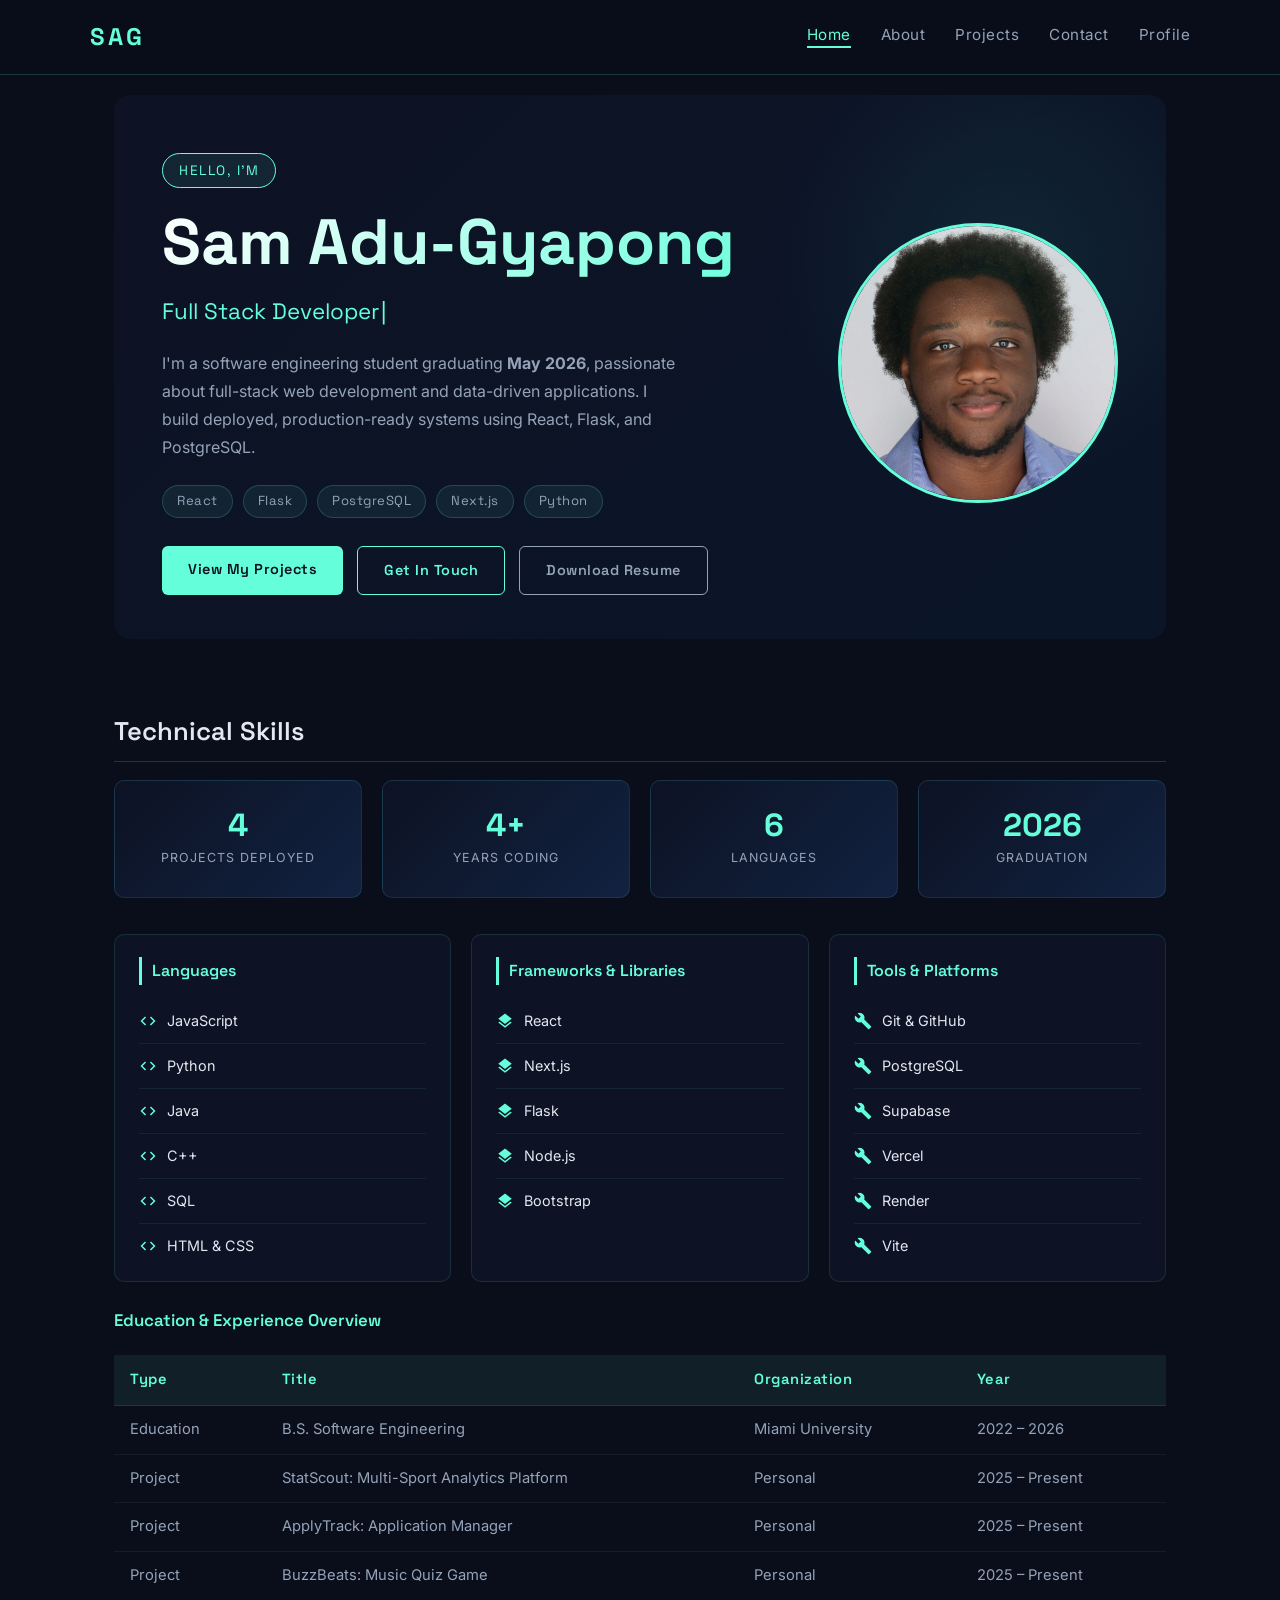
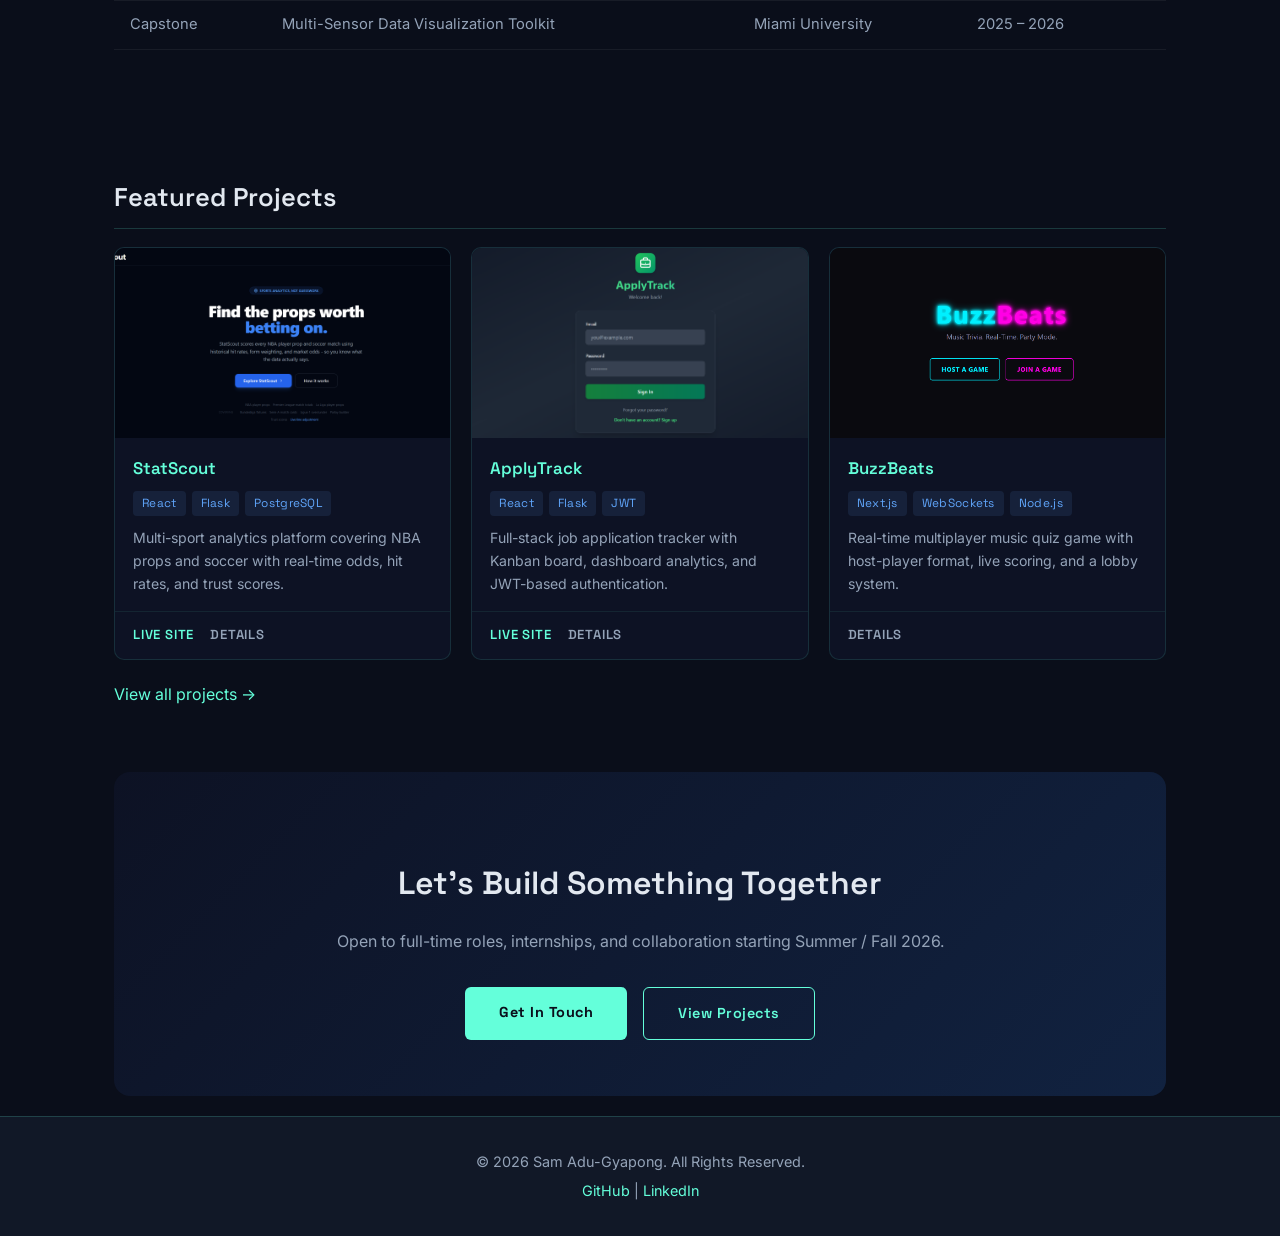
==== commit d6f76660: "Update table: ApplyTrack/BuzzBeats to 2025-Present, BuzzBeats org to Personal" ====
--- a/index.html
+++ b/index.html
@@ -147,13 +147,13 @@
                         <td>Project</td>
                         <td>ApplyTrack: Application Manager</td>
                         <td>Personal</td>
-                        <td>2024</td>
+                        <td>2025 &ndash; Present</td>
                     </tr>
                     <tr>
                         <td>Project</td>
                         <td>BuzzBeats: Music Quiz Game</td>
-                        <td>Team</td>
-                        <td>2025</td>
+                        <td>Personal</td>
+                        <td>2025 &ndash; Present</td>
                     </tr>
                     <tr>
                         <td>Capstone</td>
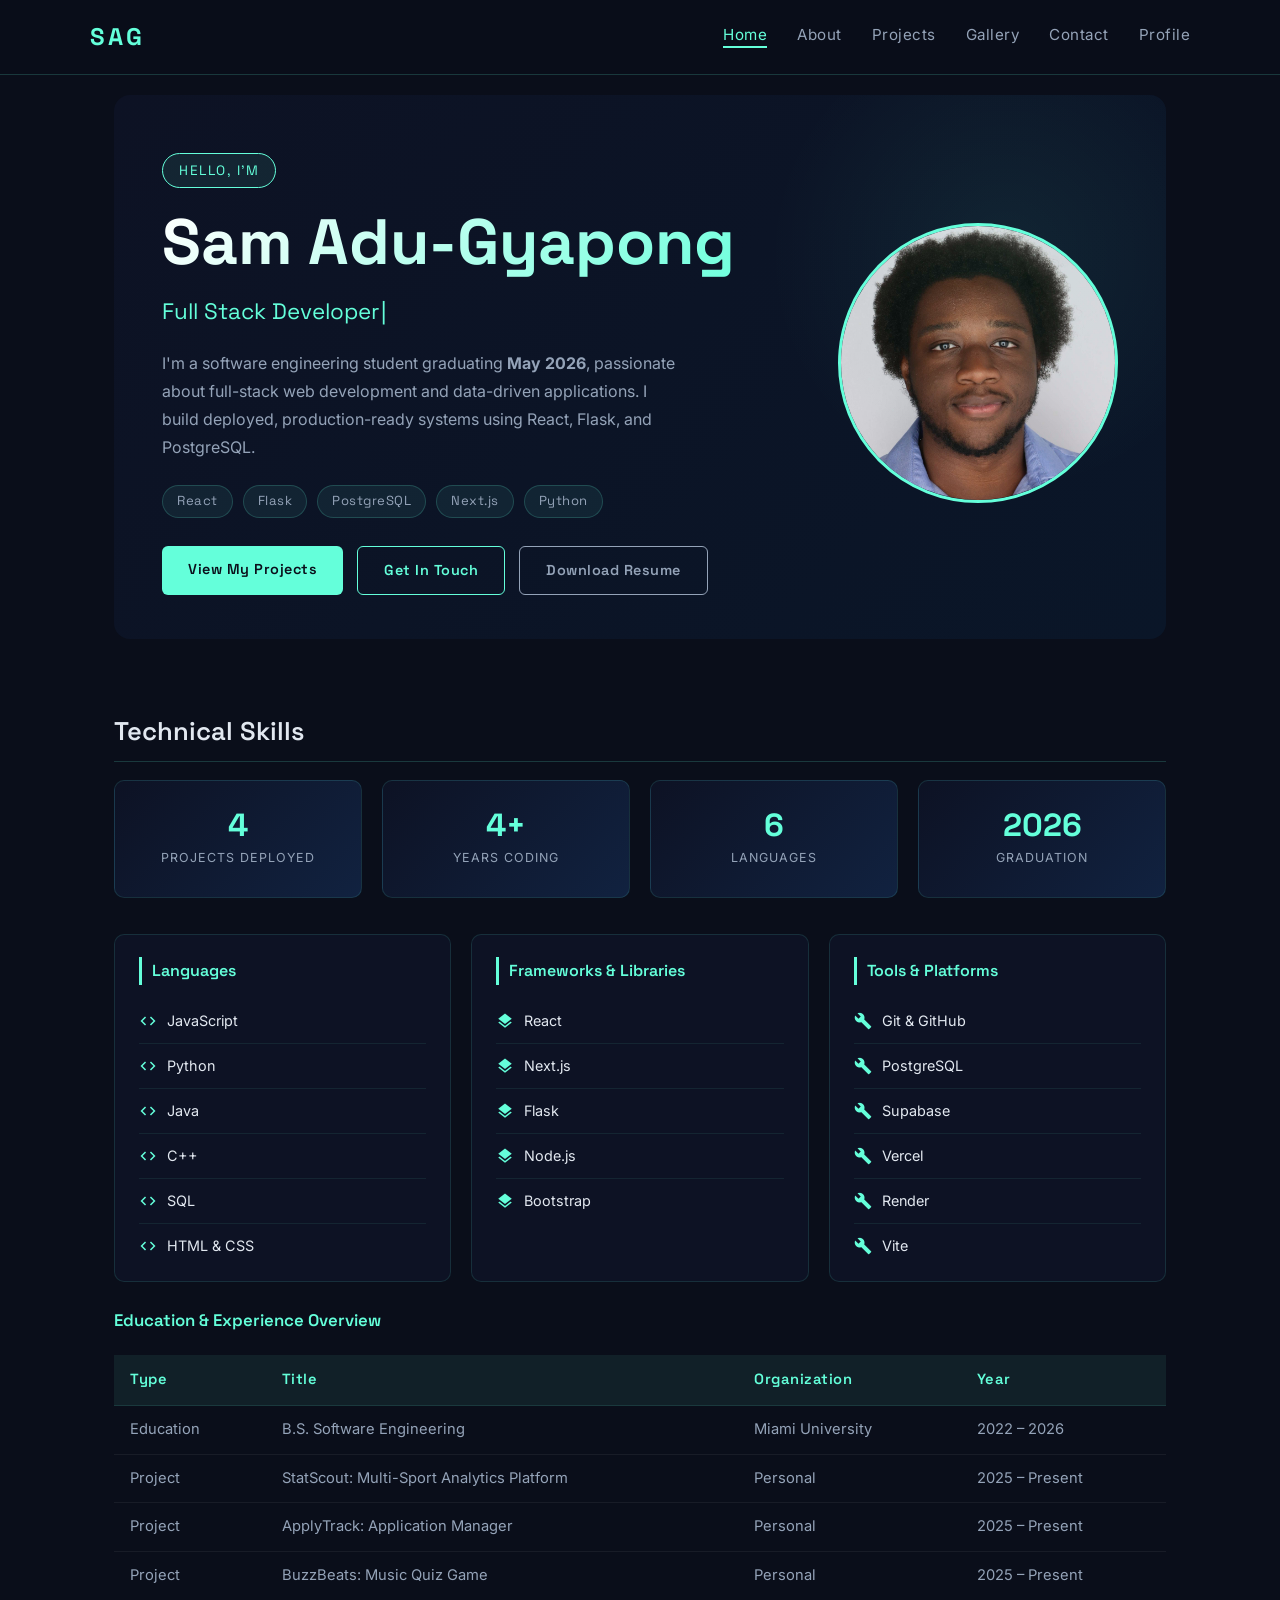
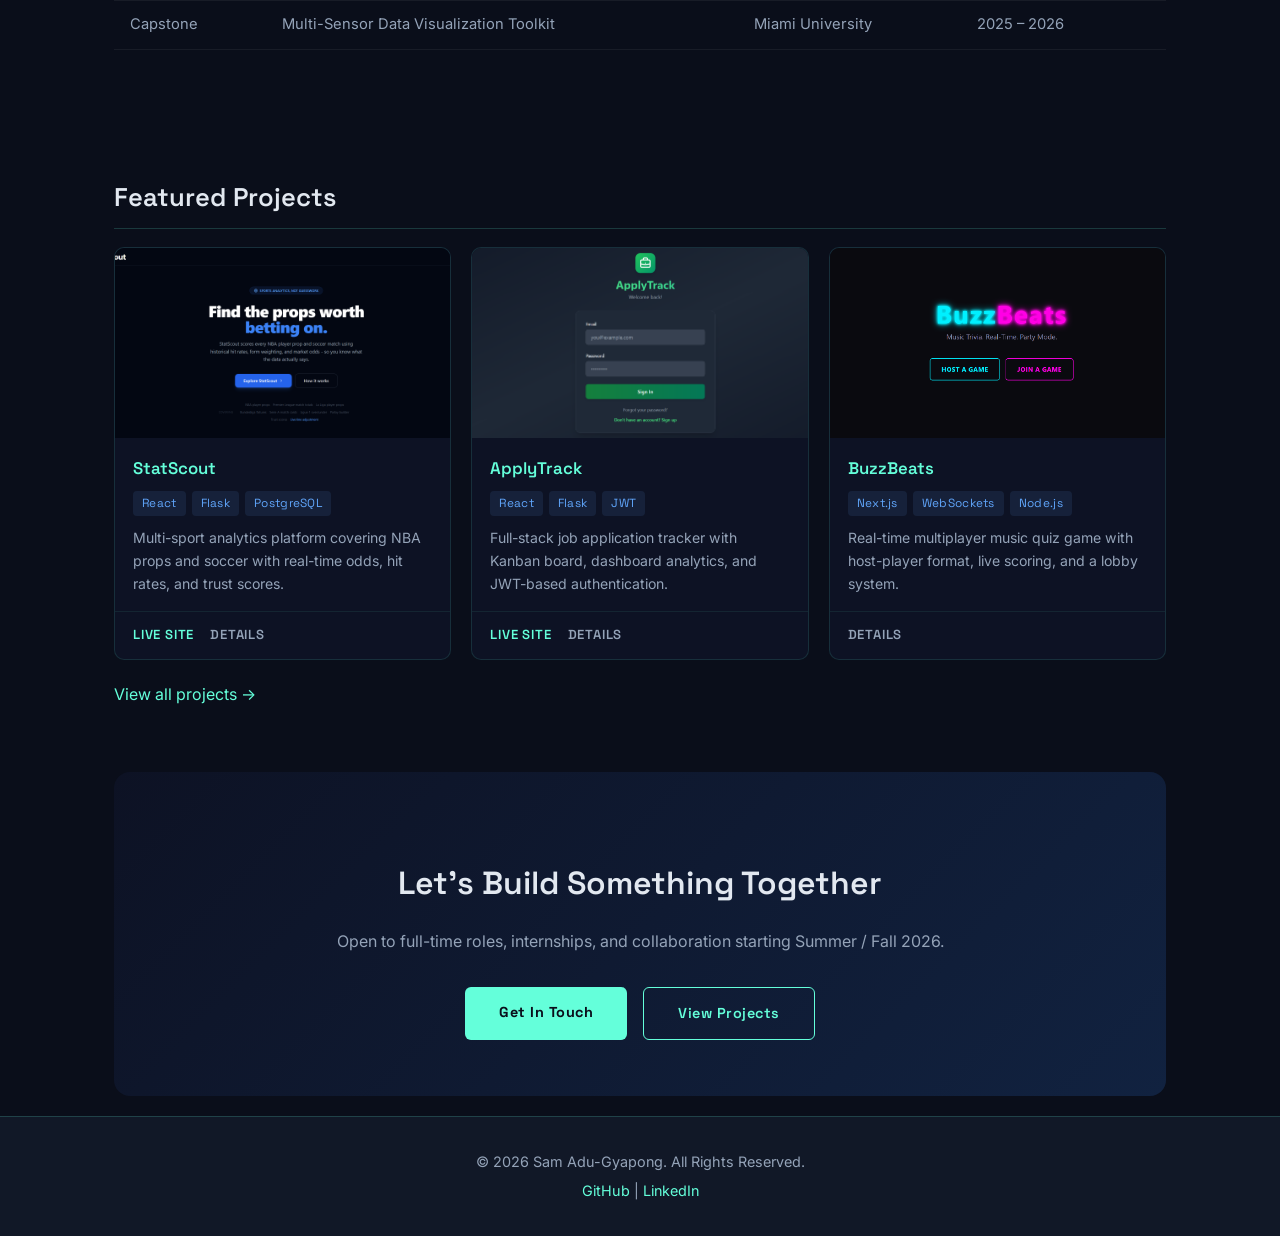
==== commit 286d4511: "Add gallery page with two rows of image caption cards - New gallery.html with 6 image cards across 2" ====
--- a/index.html
+++ b/index.html
@@ -21,6 +21,7 @@
                 <li><a href="index.html">Home</a></li>
                 <li><a href="about.html">About</a></li>
                 <li><a href="projects.html">Projects</a></li>
+                <li><a href="gallery.html">Gallery</a></li>
                 <li><a href="contact.html">Contact</a></li>
                 <li><a href="materialize.html">Profile</a></li>
             </ul>
--- a/styles.css
+++ b/styles.css
@@ -695,6 +695,87 @@
     color: inherit;
     flex: 1;
     min-width: 200px;
+}
+
+
+/* ── Image Card Gallery ── */
+.card-gallery {
+    display: flex;
+    flex-wrap: wrap;
+    gap: 22px;
+    margin-bottom: 36px;
+}
+
+.image-card {
+    flex: 1 1 calc(33.33% - 16px);
+    max-width: calc(33.33% - 16px);
+    background-color: #0d1224;
+    border: 1px solid rgba(100, 255, 218, 0.12);
+    border-radius: 10px;
+    overflow: hidden;
+    transition: transform 0.25s ease, box-shadow 0.25s ease, border-color 0.25s ease;
+}
+
+.image-card:hover {
+    transform: translateY(-6px);
+    box-shadow: 0 14px 40px rgba(0, 0, 0, 0.45);
+    border-color: rgba(100, 255, 218, 0.4);
+}
+
+.image-card img {
+    width: 100%;
+    height: 200px;
+    object-fit: cover;
+    display: block;
+    transition: opacity 0.25s ease;
+}
+
+.image-card:hover img {
+    opacity: 0.88;
+}
+
+.image-card-caption {
+    padding: 16px 18px 18px;
+}
+
+.image-card-caption h3 {
+    font-family: 'Space Grotesk', sans-serif;
+    color: var(--text-primary);
+    font-size: 1rem;
+    font-weight: 600;
+    margin: 0 0 6px 0;
+}
+
+.image-card-caption p {
+    color: var(--text-muted);
+    font-size: 0.86em;
+    margin: 0 0 10px 0;
+    line-height: 1.65;
+}
+
+.card-tag {
+    display: inline-block;
+    background: rgba(100, 255, 218, 0.07);
+    color: var(--accent-cyan);
+    border: 1px solid rgba(100, 255, 218, 0.2);
+    border-radius: 4px;
+    padding: 2px 9px;
+    font-size: 0.72em;
+    font-family: 'Space Grotesk', sans-serif;
+    letter-spacing: 0.3px;
+    margin-right: 4px;
+    margin-top: 2px;
+}
+
+.gallery-row-label {
+    font-family: 'Space Grotesk', sans-serif;
+    color: var(--accent-cyan);
+    font-size: 0.8em;
+    text-transform: uppercase;
+    letter-spacing: 2px;
+    margin: 28px 0 14px 0;
+    border-left: 3px solid var(--accent-cyan);
+    padding-left: 10px;
 }
 
 
@@ -1100,6 +1181,12 @@
         font-size: 1.6em;
     }
 
+    /* Image cards: 2 per row on tablet */
+    .image-card {
+        flex: 1 1 calc(50% - 12px);
+        max-width: calc(50% - 12px);
+    }
+
     /* Project previews: single column */
     .project-preview-grid {
         flex-direction: column;
@@ -1173,6 +1260,12 @@
     }
 
     /* Skills and project previews already single column from 768px breakpoint */
+
+    /* Image cards: 1 per row on mobile */
+    .image-card {
+        flex: 1 1 100%;
+        max-width: 100%;
+    }
 
     /* Section headings */
     h1 {
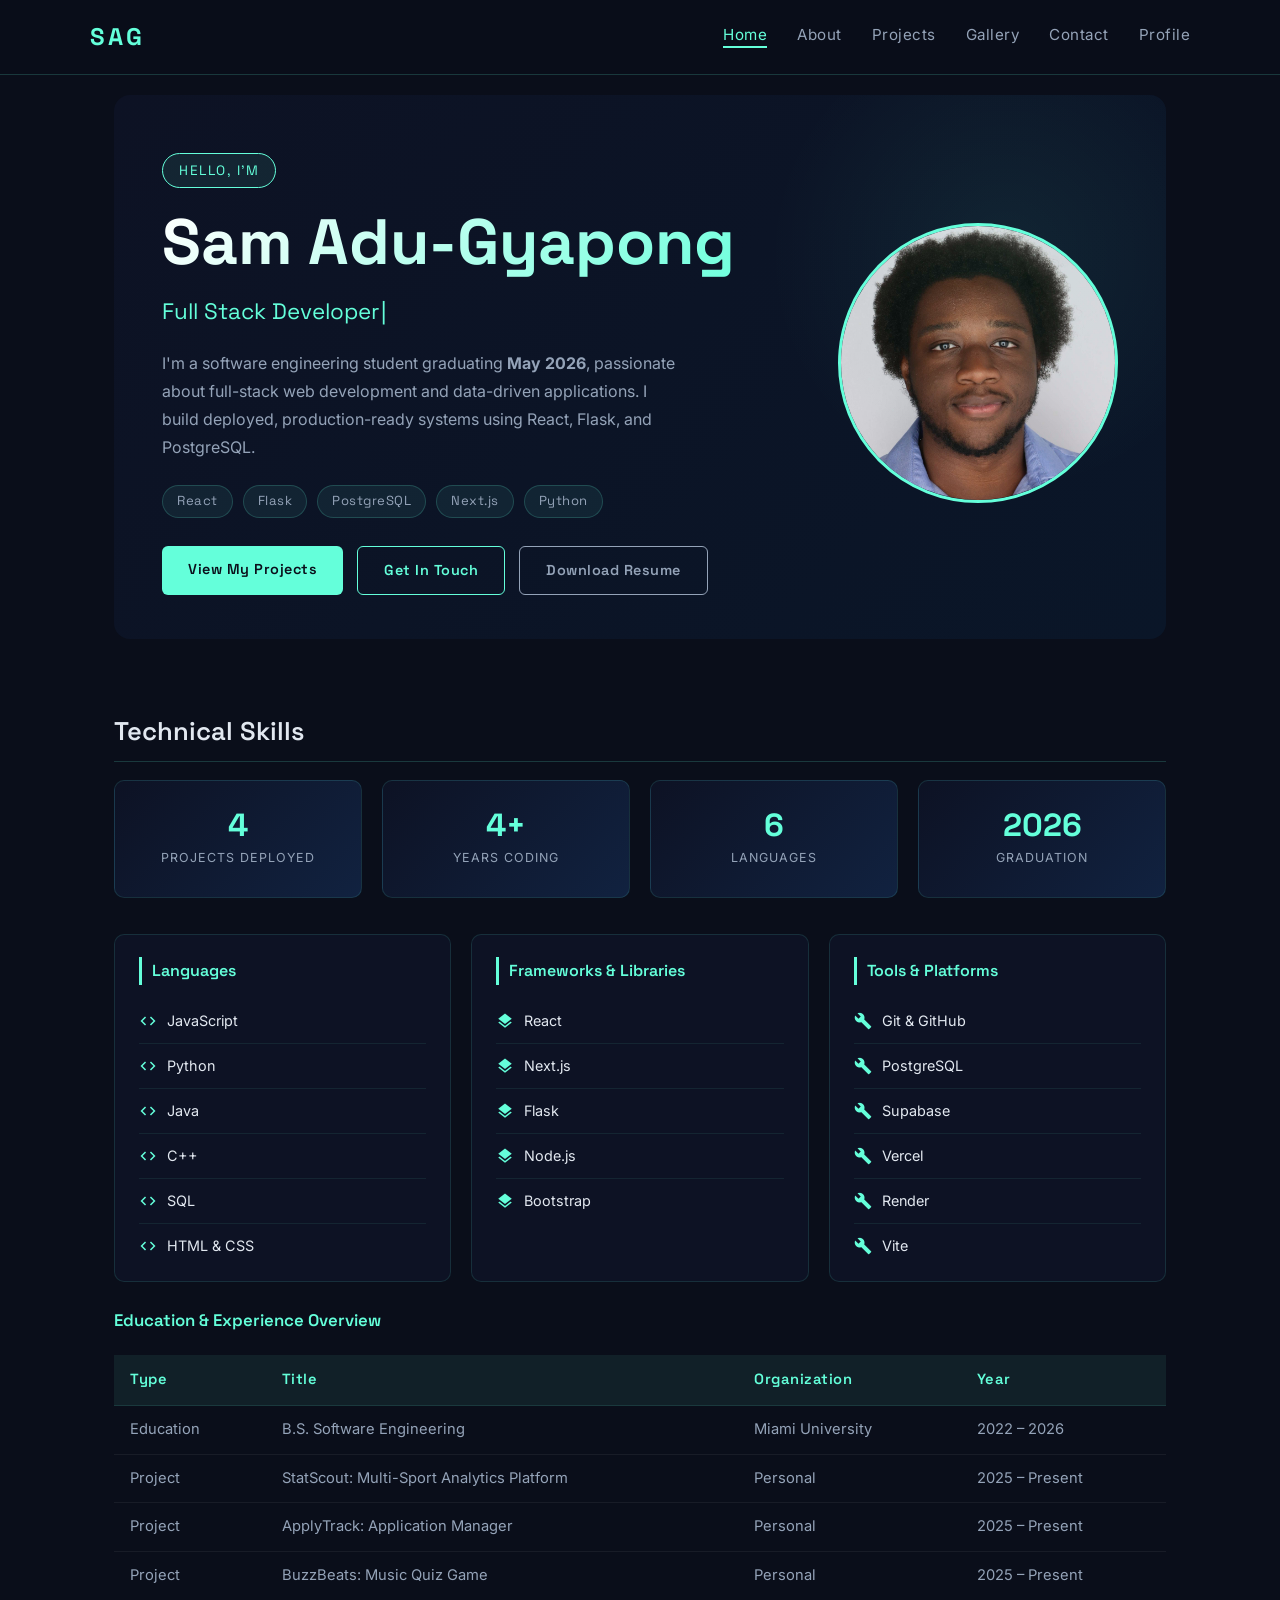
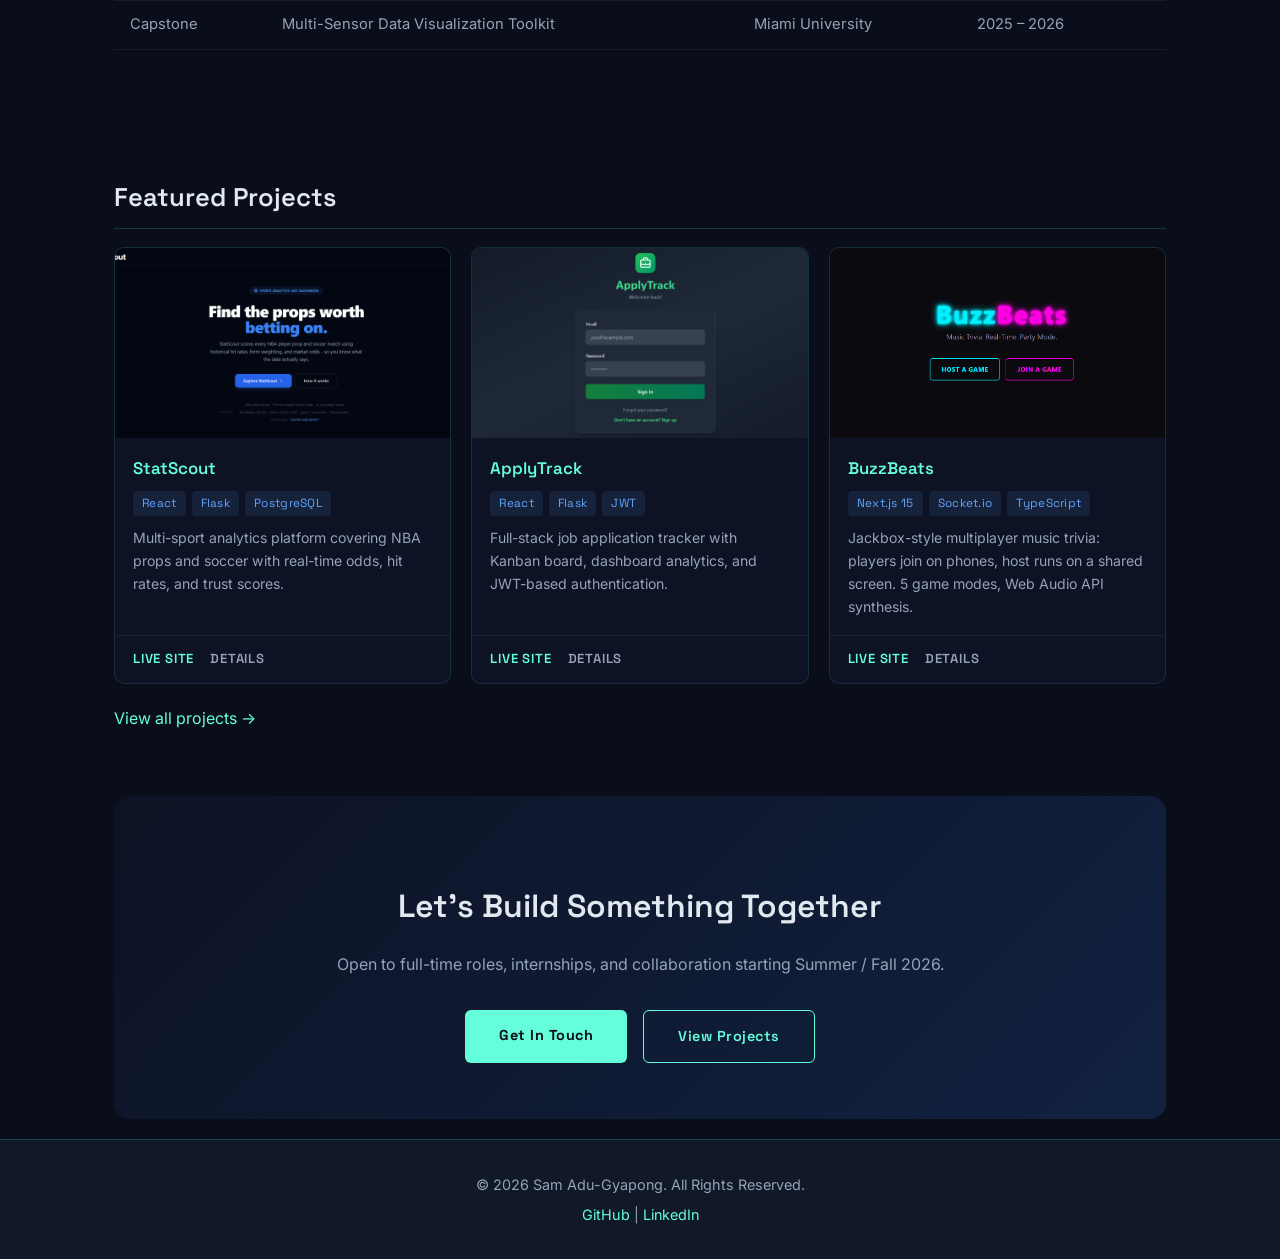
==== commit 1f679449: "Update BuzzBeats: deployed live, new tech stack, full description rewrite - Live site: buzz-beats.ve" ====
--- a/index.html
+++ b/index.html
@@ -211,18 +211,19 @@
 
                 <div class="project-preview" data-href="projects.html#buzzbeats">
                     <div class="project-preview-image">
-                        <img src="images/buzzbeats.png" alt="BuzzBeats project screenshot">
+                        <img src="images/buzzbeats.png" alt="BuzzBeats music trivia game screenshot">
                     </div>
                     <div class="project-preview-content">
                         <h3>BuzzBeats</h3>
                         <div class="project-tech-badges">
-                            <span class="project-tech-badge">Next.js</span>
-                            <span class="project-tech-badge">WebSockets</span>
-                            <span class="project-tech-badge">Node.js</span>
+                            <span class="project-tech-badge">Next.js 15</span>
+                            <span class="project-tech-badge">Socket.io</span>
+                            <span class="project-tech-badge">TypeScript</span>
                         </div>
-                        <p>Real-time multiplayer music quiz game with host-player format, live scoring, and a lobby system.</p>
+                        <p>Jackbox-style multiplayer music trivia: players join on phones, host runs on a shared screen. 5 game modes, Web Audio API synthesis.</p>
                     </div>
                     <div class="project-preview-action">
+                        <a href="https://buzz-beats.vercel.app/" target="_blank">Live Site</a>
                         <a href="projects.html#buzzbeats">Details</a>
                     </div>
                 </div>
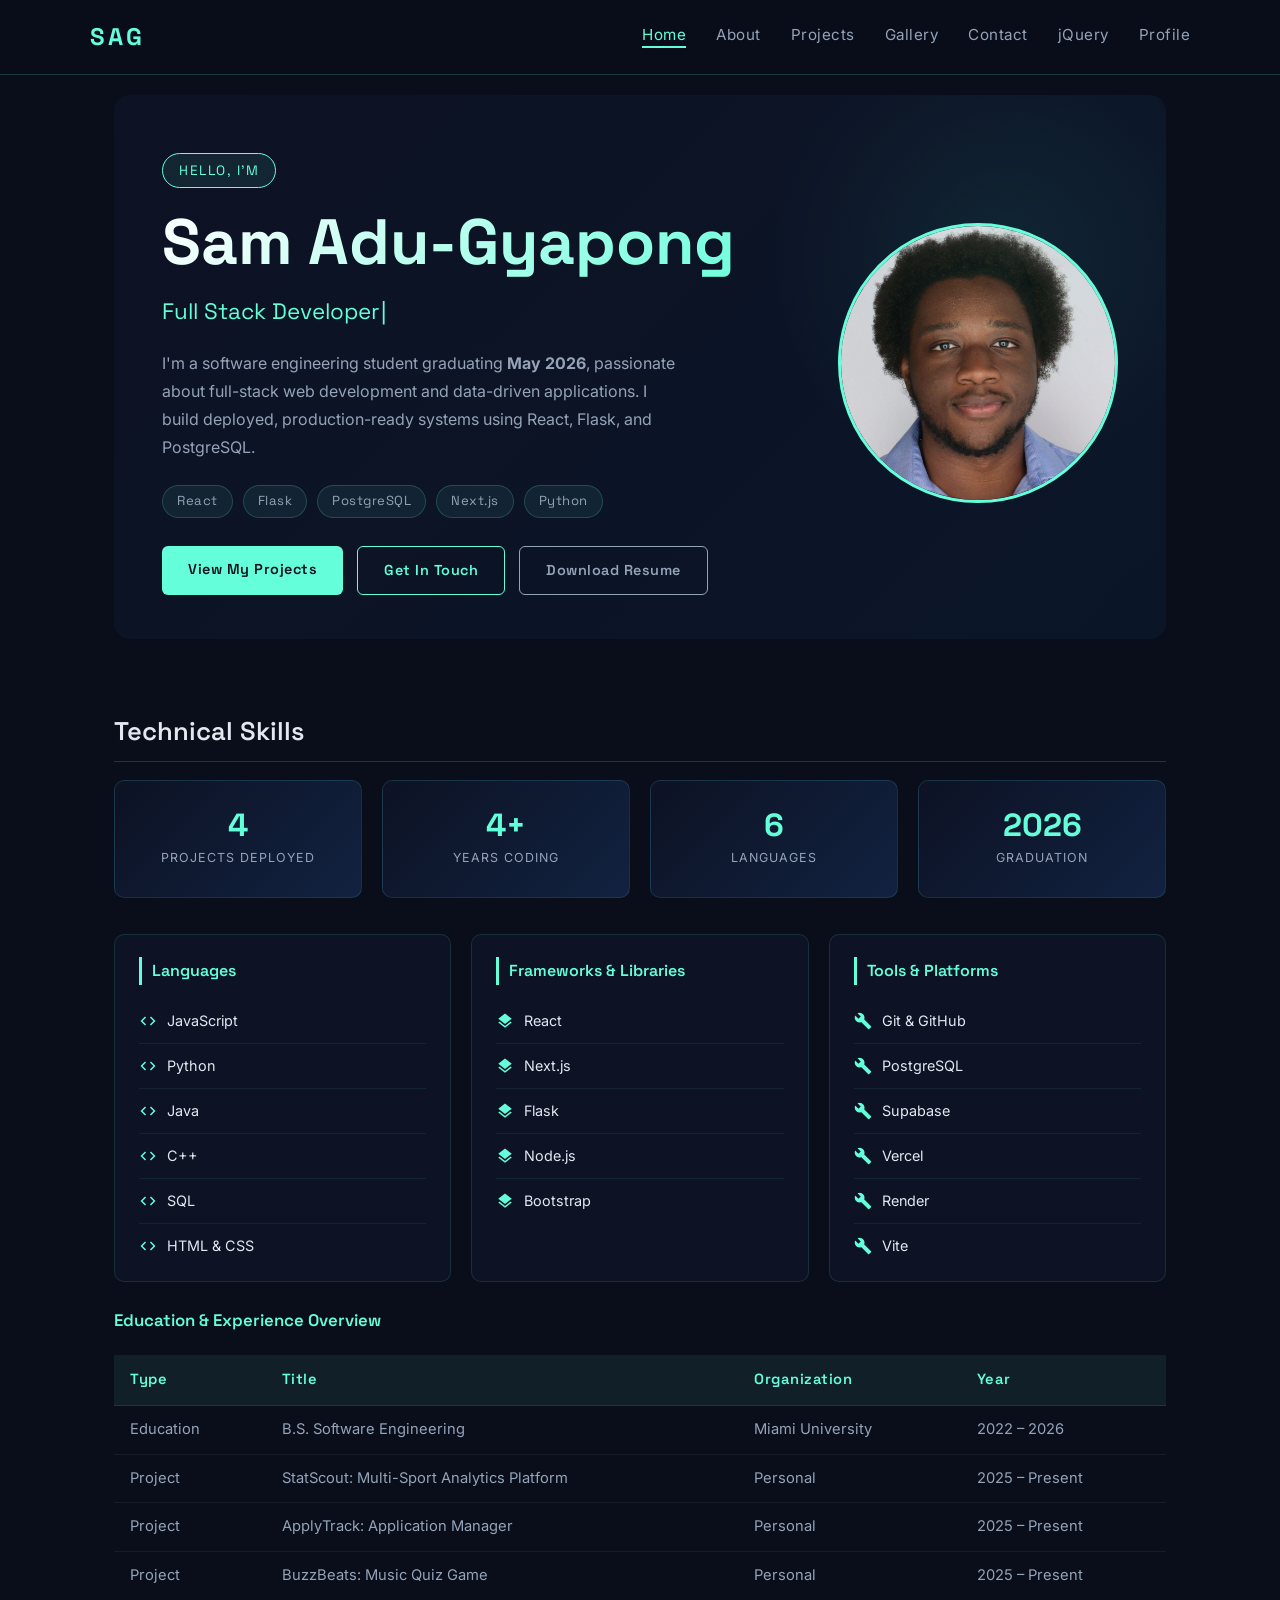
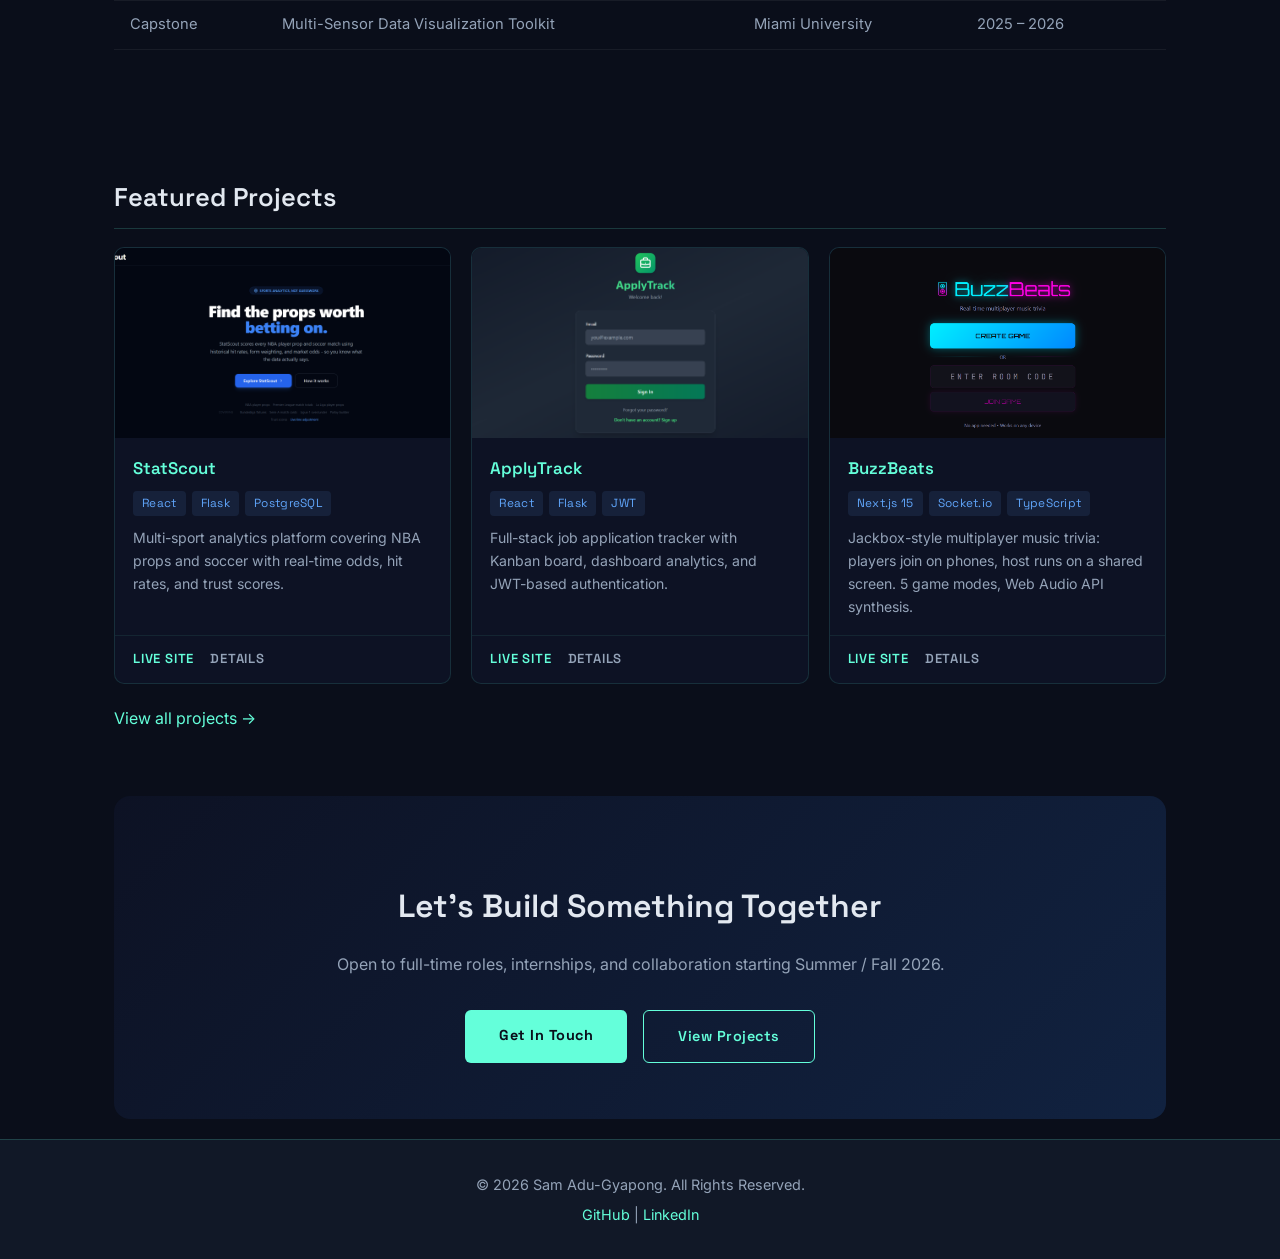
==== commit 3db5073d: "Add jQuery assignment page with 6 interactions, update nav on all pages" ====
--- a/index.html
+++ b/index.html
@@ -23,6 +23,7 @@
                 <li><a href="projects.html">Projects</a></li>
                 <li><a href="gallery.html">Gallery</a></li>
                 <li><a href="contact.html">Contact</a></li>
+                <li><a href="jquery.html">jQuery</a></li>
                 <li><a href="materialize.html">Profile</a></li>
             </ul>
         </nav>
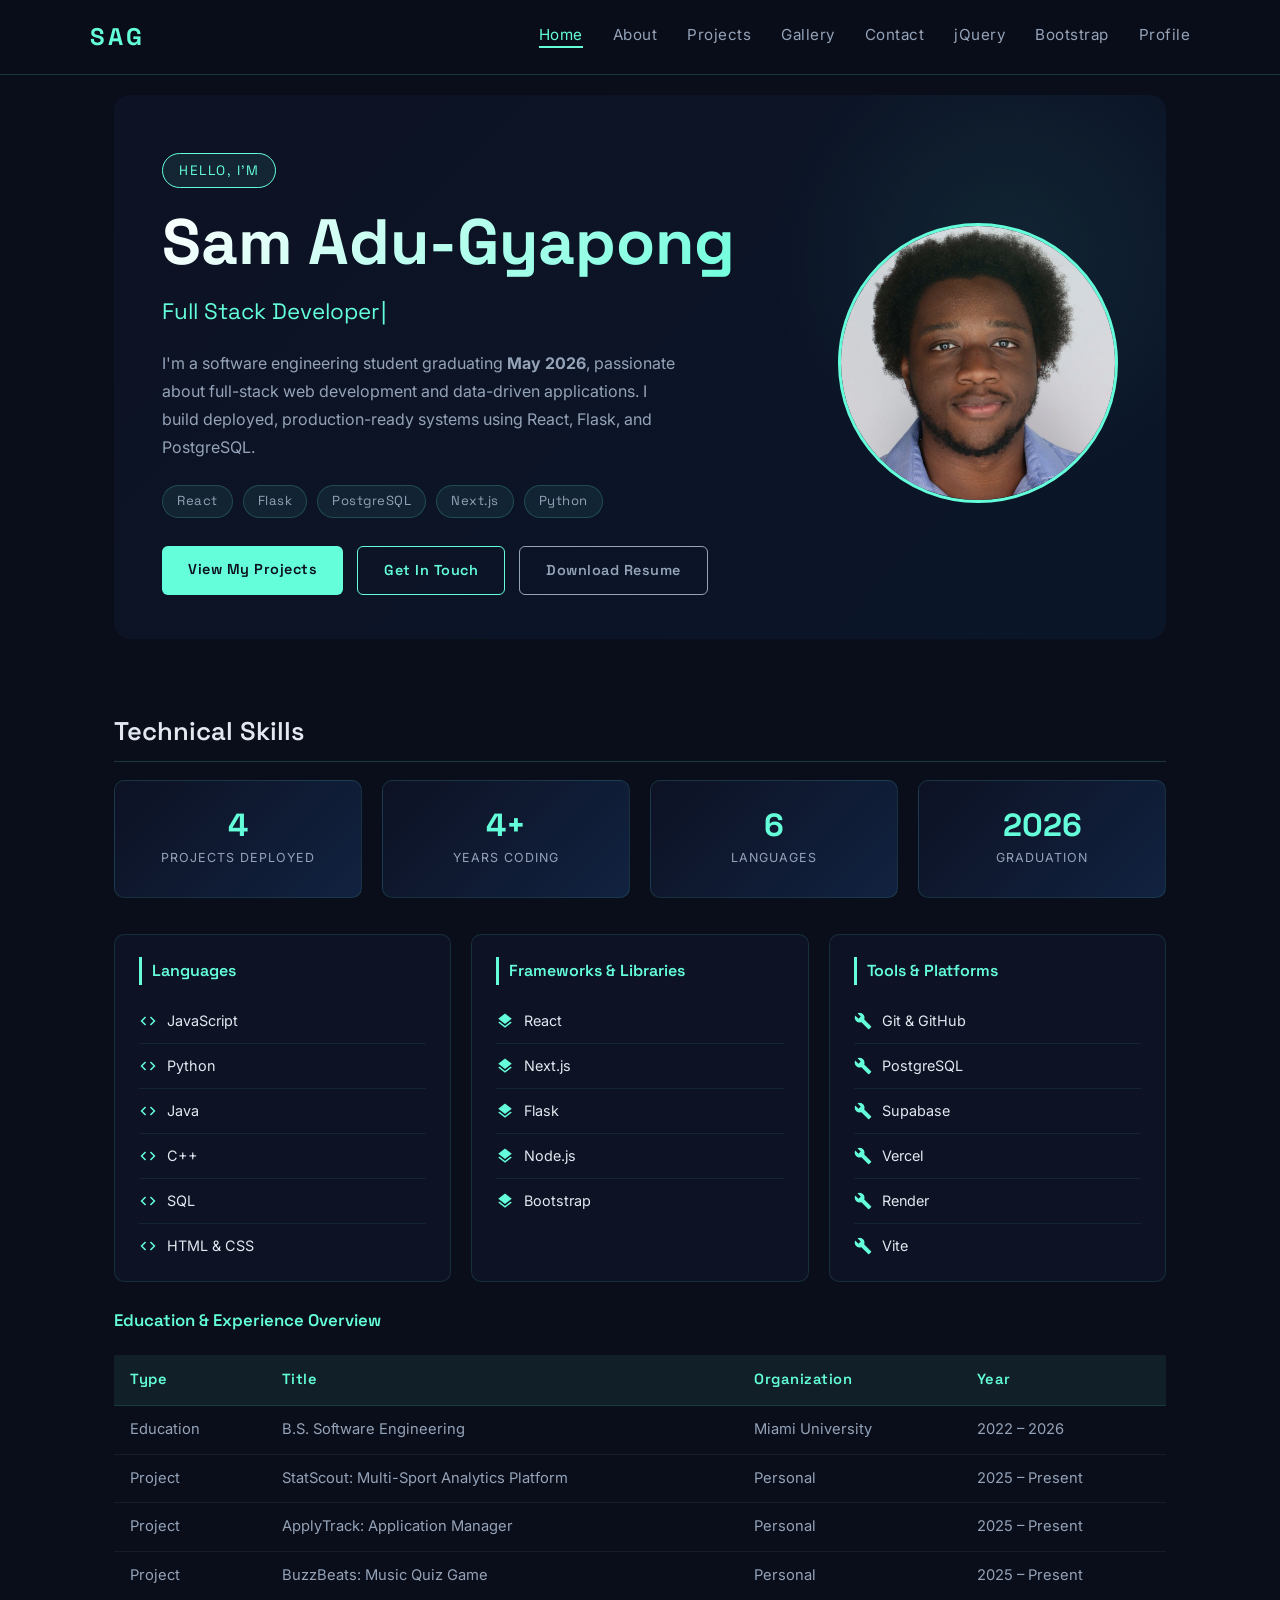
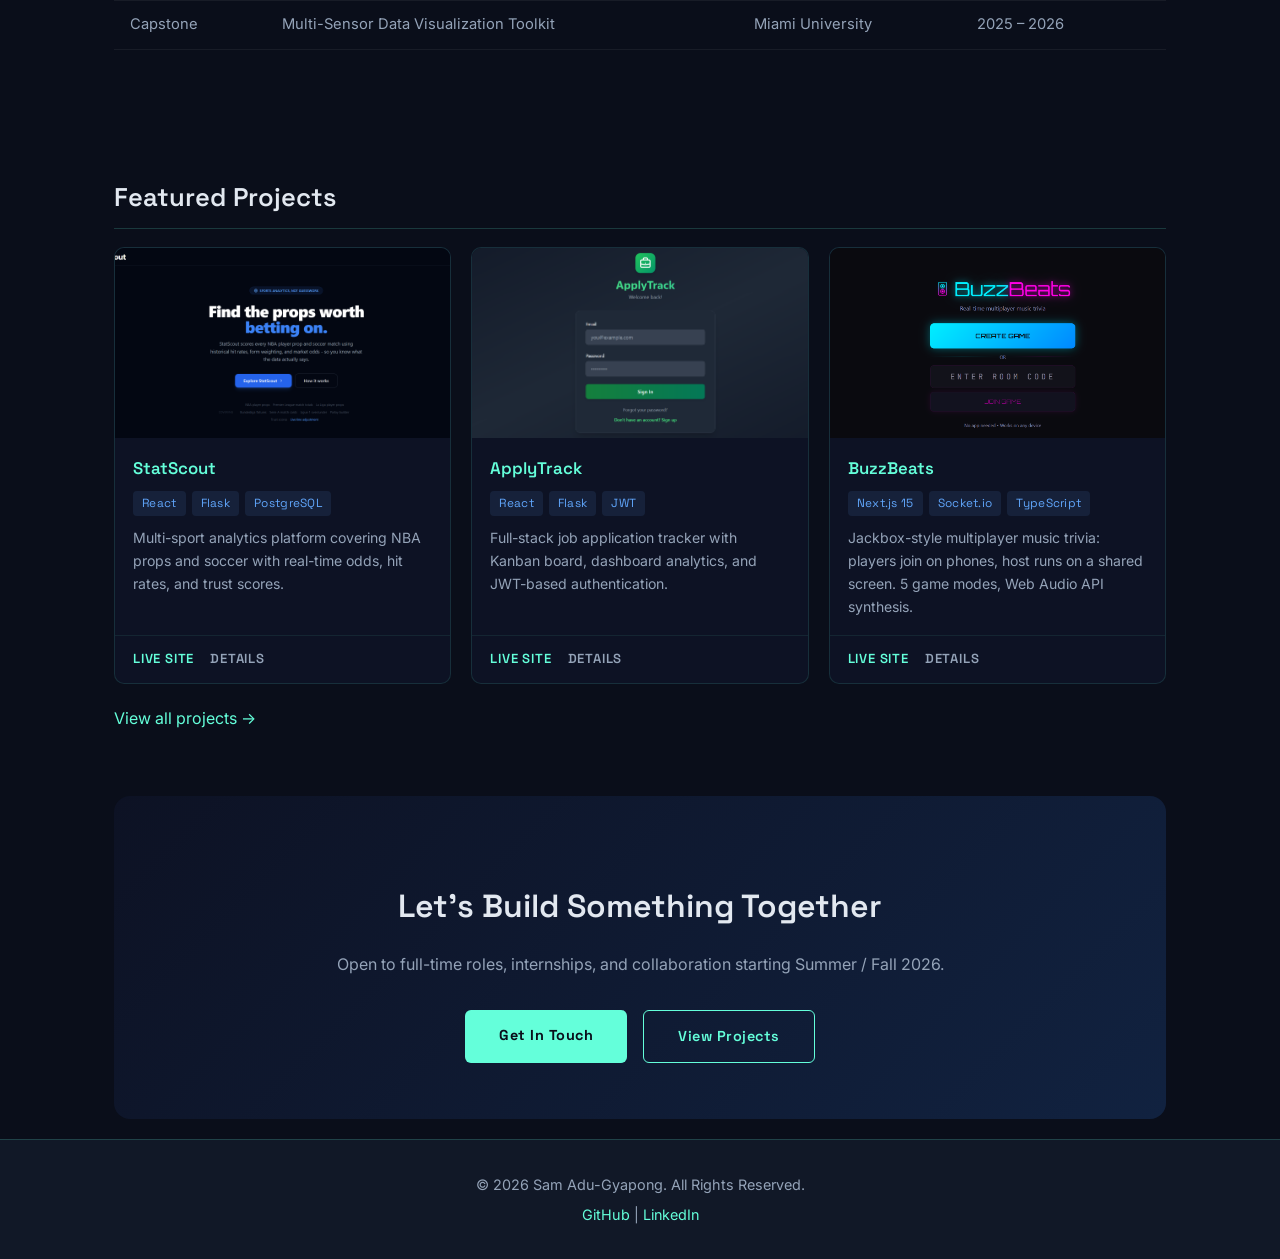
==== commit 00e93540: "Add Bootstrap page with 3+ interactions including form, update nav on all pages" ====
--- a/index.html
+++ b/index.html
@@ -24,6 +24,7 @@
                 <li><a href="gallery.html">Gallery</a></li>
                 <li><a href="contact.html">Contact</a></li>
                 <li><a href="jquery.html">jQuery</a></li>
+                <li><a href="bootstrap.html">Bootstrap</a></li>
                 <li><a href="materialize.html">Profile</a></li>
             </ul>
         </nav>
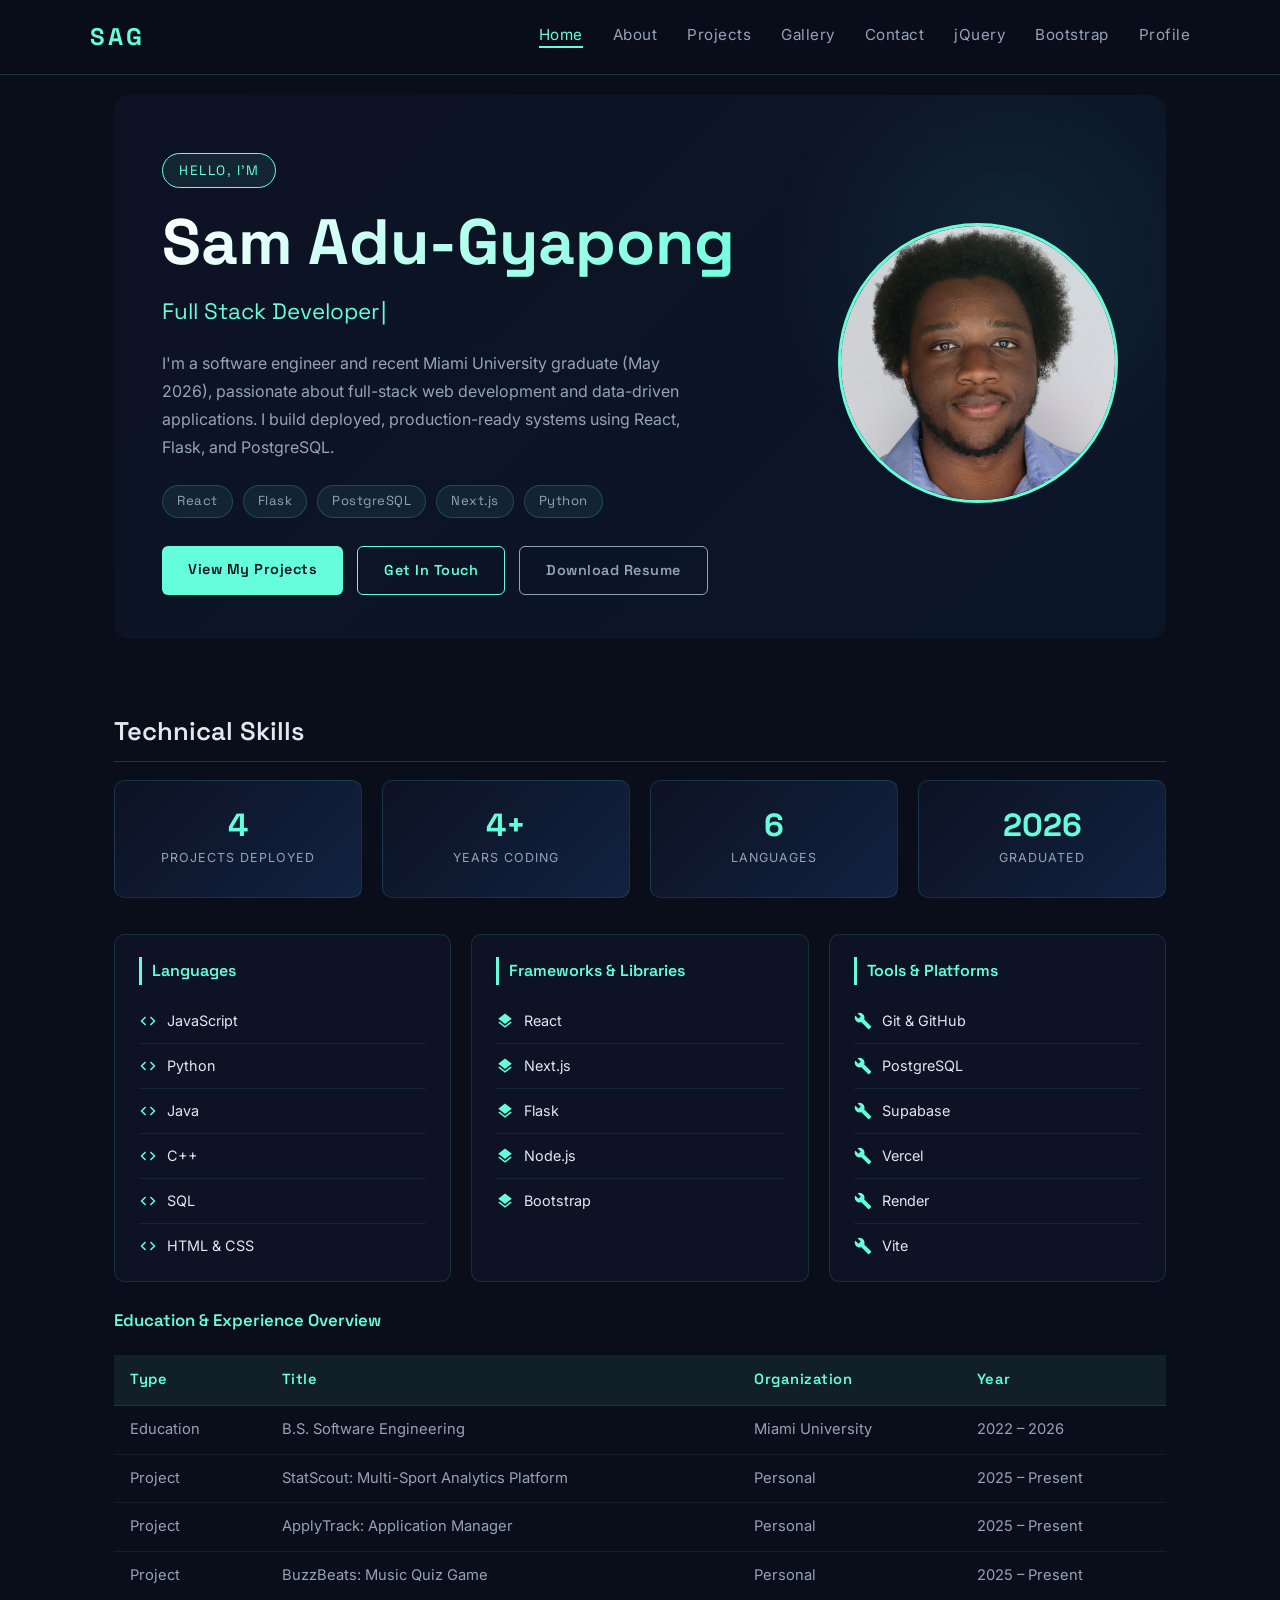
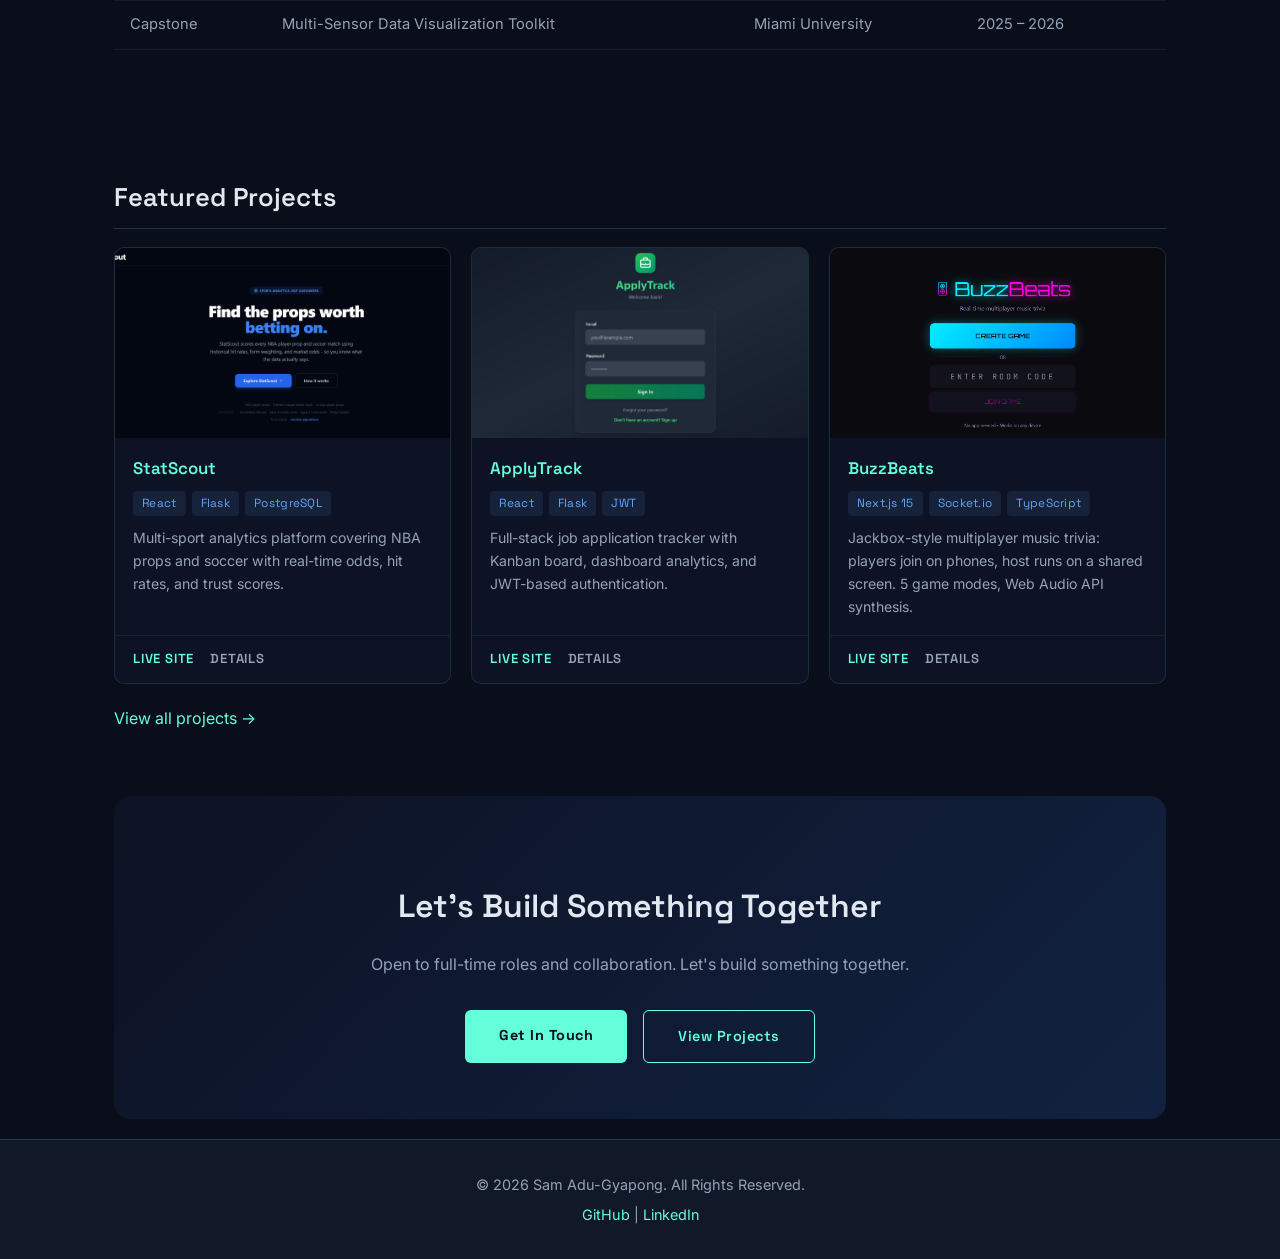
==== commit f2a63072: "Update portfolio: reflect graduation, remove student/upcoming references" ====
--- a/index.html
+++ b/index.html
@@ -3,7 +3,7 @@
 <head>
     <meta charset="UTF-8">
     <meta name="viewport" content="width=device-width, initial-scale=1.0">
-    <meta name="description" content="Sam Adu-Gyapong - Full Stack Software Engineering Student and Developer">
+    <meta name="description" content="Sam Adu-Gyapong - Full Stack Software Engineer and Developer">
     <title>Sam Adu-Gyapong | Portfolio</title>
     <link rel="preconnect" href="https://fonts.googleapis.com">
     <link rel="preconnect" href="https://fonts.gstatic.com" crossorigin>
@@ -40,7 +40,7 @@
                 <!-- id="hero-subtitle" is targeted by the typewriter effect in script.js -->
                 <h2 id="hero-subtitle">Full Stack Developer</h2>
                 <p>
-                    I'm a software engineering student graduating <strong>May 2026</strong>, passionate about
+                    I'm a software engineer and recent Miami University graduate (May 2026), passionate about
                     full-stack web development and data-driven applications. I build deployed,
                     production-ready systems using React, Flask, and PostgreSQL.
                 </p>
@@ -82,7 +82,7 @@
                 </div>
                 <div class="stat-item">
                     <span class="stat-number">2026</span>
-                    <span class="stat-label">Graduation</span>
+                    <span class="stat-label">Graduated</span>
                 </div>
             </div>
 
@@ -237,7 +237,7 @@
         <!-- CTA Section -->
         <section id="cta">
             <h2>Let's Build Something Together</h2>
-            <p>Open to full-time roles, internships, and collaboration starting Summer / Fall 2026.</p>
+            <p>Open to full-time roles and collaboration. Let's build something together.</p>
             <div class="cta-links">
                 <a href="contact.html" class="cta-btn-filled">Get In Touch</a>
                 <a href="projects.html" class="cta-btn-outline">View Projects</a>
